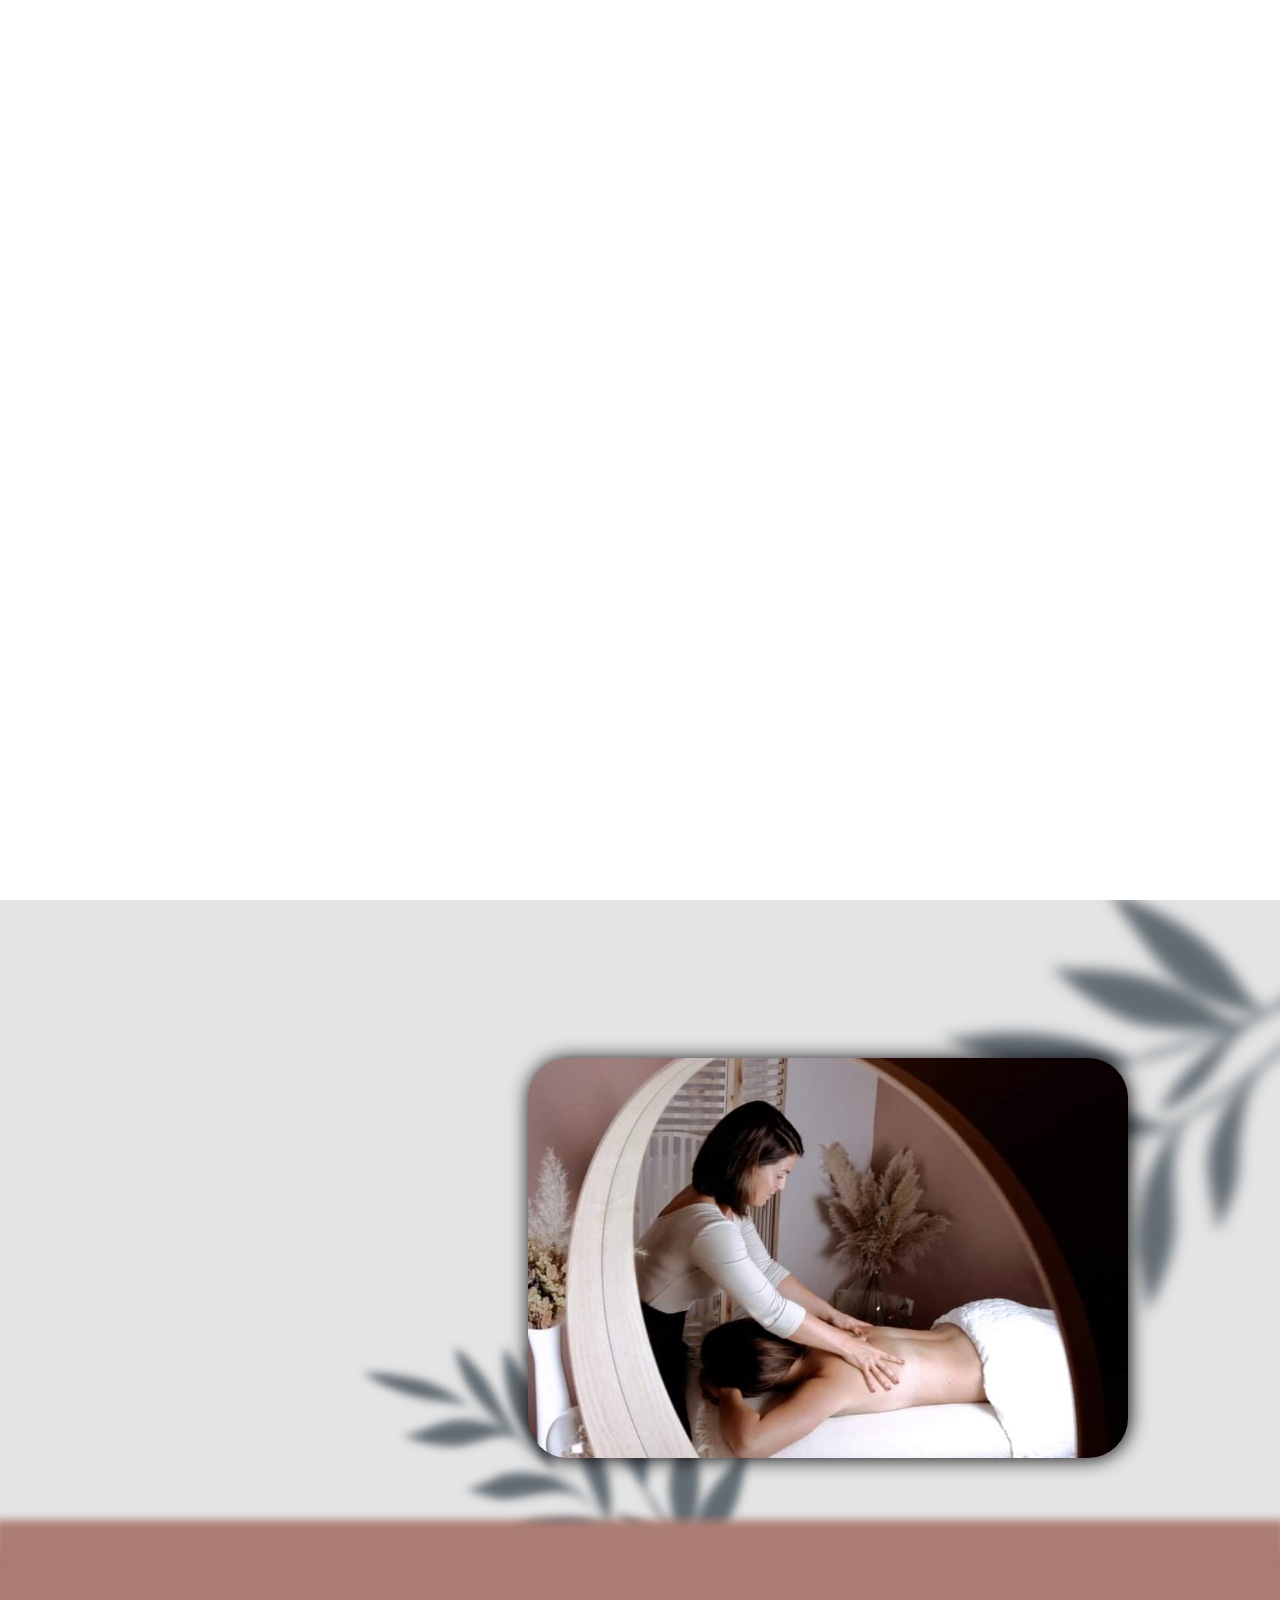
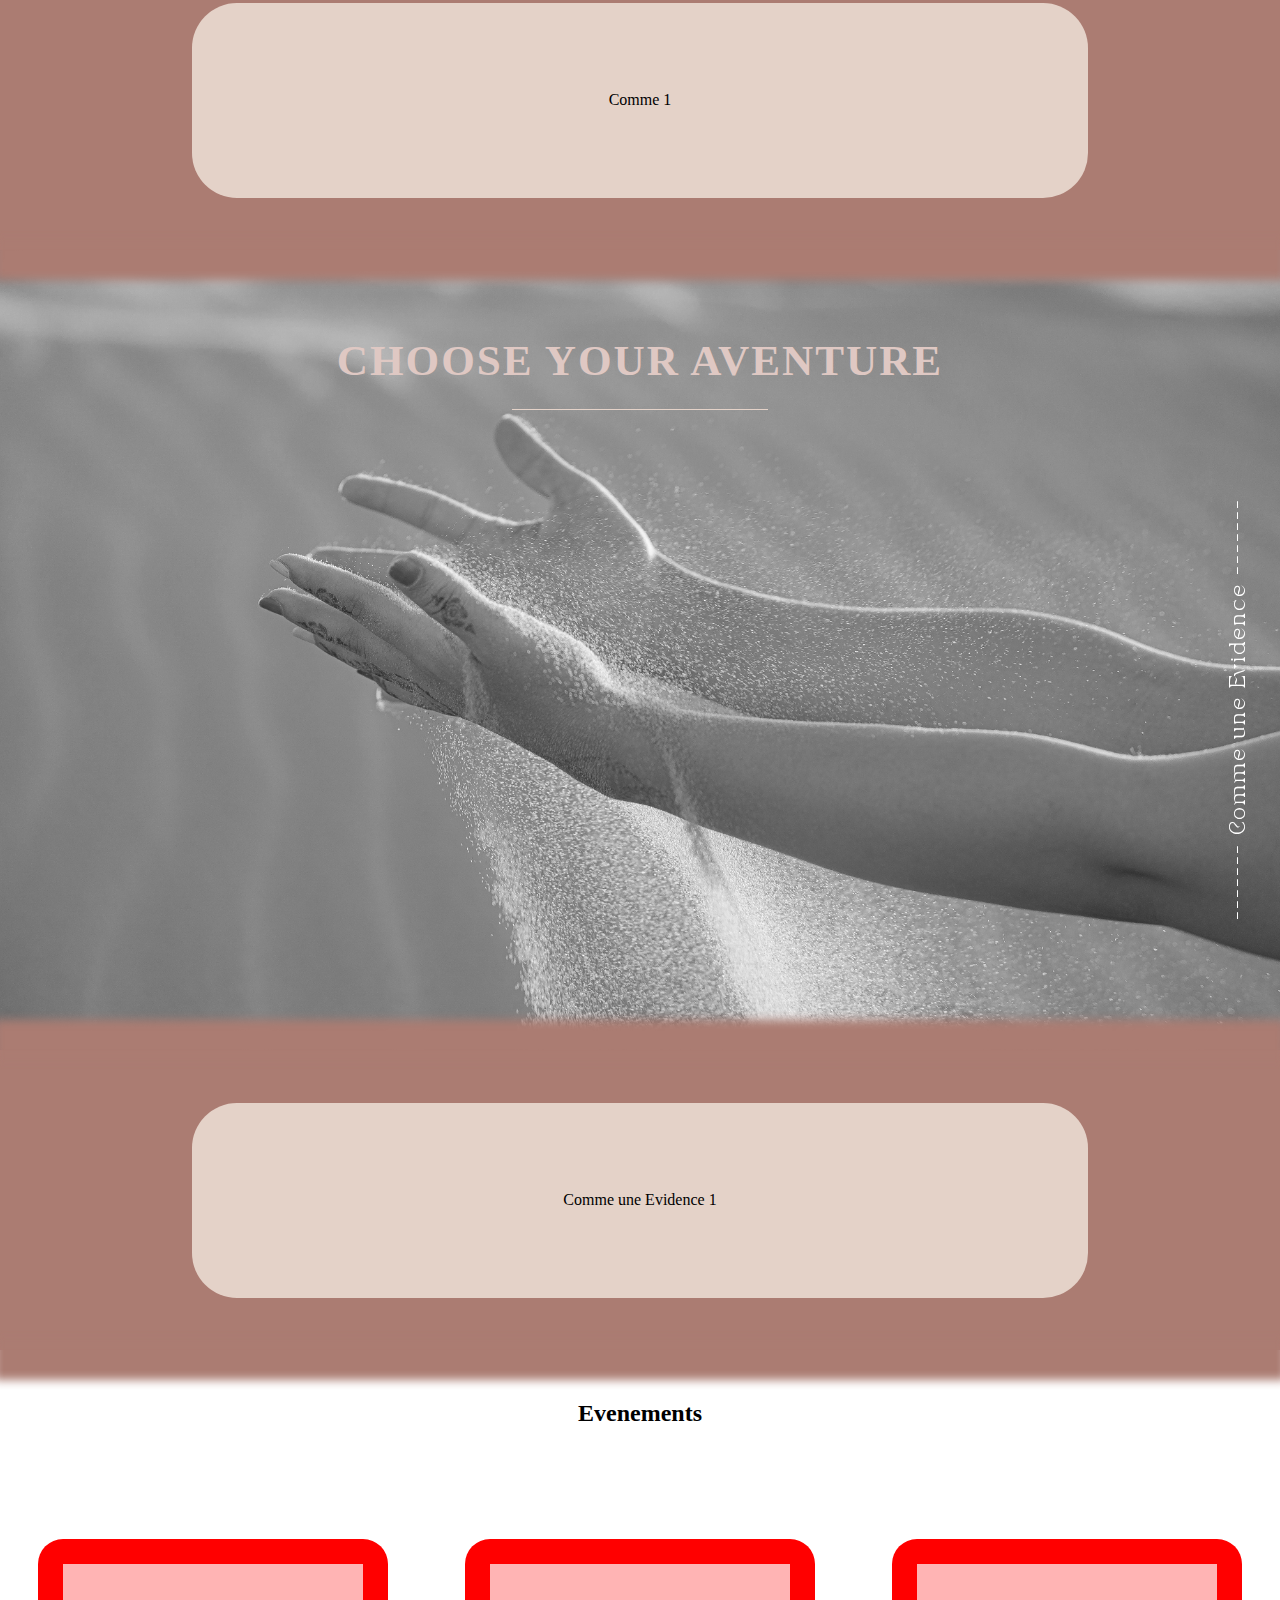
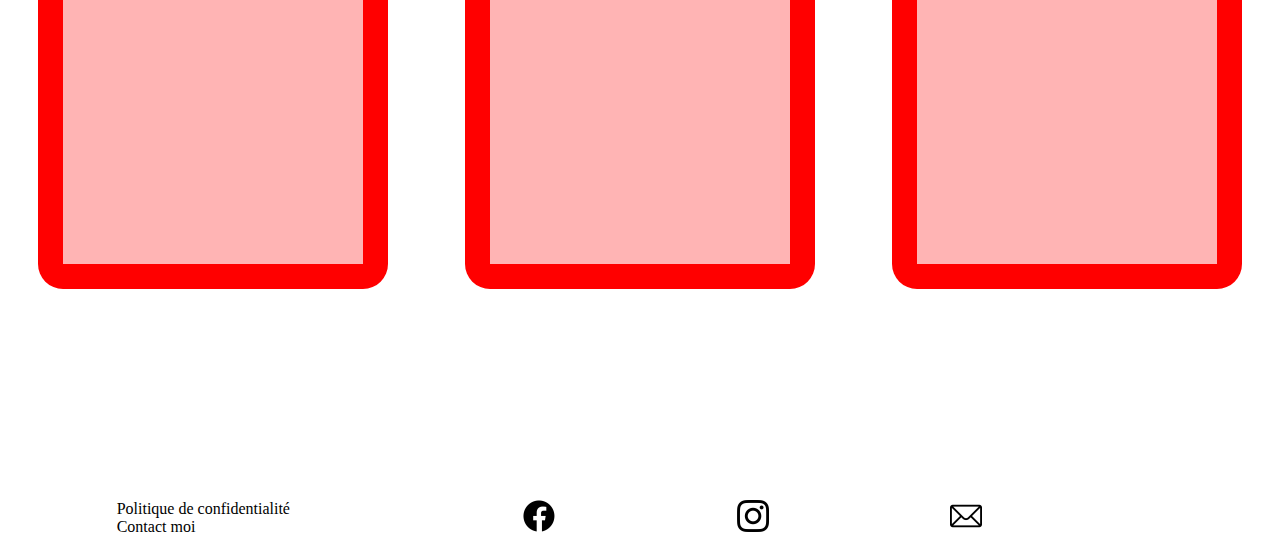
==== index.html @ 2fe29ce9 "evidence" ====
<!DOCTYPE html>
<html lang="fr">
  <head>
    <meta charset="UTF-8" />
    <meta http-equiv="X-UA-Compatible" content="IE=edge" />
    <meta name="viewport" content="width=device-width, initial-scale=1.0" />
    <link rel="stylesheet" href="/style/pages/style.css" />
    <title>Comme Une Evidence</title>
  </head>
  <body>
    <!-- Header en 100vh -->

    <header id="accueil">
      <nav class="navbar">
        <ul class="navbar-menu">
          <li id="logo-navbar">
            <img src="/img/logo.png" alt="logo Comme une évidence" />
          </li>
          <li><a href="#accueil">Accueil</a></li>
          <li><a href="#about">A propos de moi</a></li>
          <li><a href="#prestations">Préstations </a></li>
          <li><a href="#footer">Contact</a></li>
        </ul>

        <ul class="navbar-sociaux">
          <li><img src="/img/icon/facebook.png" alt="facebook" /></li>
          <li><img src="/img/icon/instagram.png" alt="instagram" /></li>
          <li>
            <a href="mailto:a.commeuneevidence@gmail.com"
              ><img src="/img/icon/mail.png" alt="Email"
            /></a>
          </li>
        </ul>
      </nav>

      <div class="title">
        <h1>Comme une Evidence</h1>
      </div>
    </header>

    <!-- Mission -->

    <section class="mission-section" id="about">
      <div class="mission-section-container">
        <div class="container-text">
          <h2>Ma Mission</h2>
          <p>
            T'offir un espace de bien être, de douceur, de relaxation <br />
            Te soulager, te libérer, t'éclairer, te guider, t'aligner à ton
            essence <br />
            Tout cela grace à différentes méthodes
          </p>
        </div>
        <p class="vertical-text">------- Comme une Evidence -------</p>
      </div>
    </section>

    <!-- Separateur Citations -->
    <div class="separateur">
      <div class="carrousel">
        <div class="slider">
          <div class="item active">Comme 1</div>
          <div class="item">une 2</div>
          <div class="item">Evidence 3</div>
          <div class="item">Massages 4</div>
          <div class="item">Soins 5</div>
        </div>
      </div>
    </div>

    <!-- Prestations -->

    <section class="prestations-section" id="prestations">
      <div class="prestations-title">
        <h2>Choose your Aventure</h2>
      </div>

      <div class="card-container">
        <div class="card-container-left">
          <!-- Card Massage -->
          <div class="card-all card-massage">
            <div class="card-massage-visible">
              <div class="card-massage-face">
                <h3>Massage</h3>
                <div class="description"></div>
              </div>
            </div>
            <div class="card-massage-hidden">
              <div class="card-massage-revel">
                <p class="para">
                  Le toucher est un formidable vercteur de bien être, longtemps
                  passé aux oubliettes dans notre société, il est pourtant l'un
                  des sens les plus essentiels. Il stimule les récépteurs de la
                  peau qui influent sur le systéme nerveux et favorise la
                  production d'endorphines, de dopamines et de sérotonines.
                  Celles-ci ont un effet anxiolytiques et permettent de diminuer
                  la perception d'une douleur, le stress, l'anxiété et
                  d'améliorer le fonctionnement du systéme immunitaire. <br />

                  <a href="https://rollandhenri.github.io">En savoir plus</a>
                </p>
              </div>
            </div>
          </div>

          <div class="card-all card-hollitique">
            <div class="card-hollitique-visible">
              <div class="card-hollitique-face">
                <h3>Soins Hollitique</h3>
                <div class="description"></div>
              </div>
            </div>
            <div class="card-hollitique-hidden">
              <div class="card-hollitique-revel">
                <p class="para">
                  Ré-harmoniser, ré-aligner le corps, l'âme et l'esprit en
                  liberant la fatigue, le stress, les insomnies et de possible
                  blocages émotionnels, traumatismes, croyances limitantes,
                  héritages transgénérationnels, karma, ... Le soin énergétique
                  permet donc de mettre en lumière les blessures, les failles
                  afin de les guérir. Cela mettra aussi en évidence que tu es le
                  créateur de ta propre vie et que tu peux dès à présent faire
                  le choix de t'offrir le meilleur. <br />
                  <a href="https://rollandhenri.github.io/">En savoir plus</a>
                </p>
              </div>
            </div>
          </div>

          <div class="card-all card-cadeau">
            <div class="card-cadeau-visible">
              <div class="card-cadeau-face">
                <h3>Bon Cadeau</h3>
                <div class="description"></div>
              </div>
            </div>
            <div class="card-cadeau-hidden">
              <div class="card-cadeau-revel">
                <p class="para">
                  Lorem ipsum, dolor sit amet consectetur adipisicing elit. Quia
                  quos magni ipsam assumenda natus cum, porro mollitia,
                  quibusdam consequuntur iure quisquam ipsum enim, dicta
                  recusandae dolores provident doloribus. Quidem inventore illum
                  possimus vitae consectetur voluptatem tempore. Animi tempora
                  aut, non quia quidem excepturi quasi illum consequatur
                  corrupti laudantium soluta quisquam amet libero quis, quam
                  eligendi est odio laborum facere culpa?
                </p>
              </div>
            </div>
          </div>
        </div>

        <div class="container-textVer">
          <p>------- Comme une Evidence -------</p>
        </div>
      </div>
    </section>

    <!-- Separateur Carousel photo -->

    <div class="separateur">
      <div class="carrousel-avis">
        <div class="slider-avis">
          <div class="avis avis-active">Comme une Evidence 1</div>
          <div class="avis">une 2</div>
          <div class="avis">Evidence 3</div>
          <div class="avis">Massages 4</div>
          <div class="avis">Soins 5</div>
        </div>
      </div>
    </div>

    <!-- About  -->

    <!-- Evenement -->

    <section class="evenement-section">
      <div class="evenement-container">
        <div class="container-title">
          <h2>Evenements</h2>
        </div>
        <div class="container-list">
          <div class="first list">
            <div class="list-1"></div>
          </div>
          <div class="second list">
            <div class="list-2"></div>
          </div>
          <div class="third list">
            <div class="list-3"></div>
          </div>
        </div>
      </div>
    </section>

    <!-- Footer -->
    <footer id="footer">
      <ul class="footer-ref">
        <li>Politique de confidentialité</li>
        <li>Contact moi</li>
        <li></li>
        <li></li>
      </ul>

      <ul class="footer-sociaux">
        <li><img src="/img/icon/facebook.png" alt="facebook" /></li>
        <li><img src="/img/icon/instagram.png" alt="instagram" /></li>
        <li>
          <a href="mailto:a.commeuneevidence@gmail.com"
            ><img src="/img/icon/mail.png"
          /></a>
        </li>
      </ul>
    </footer>

    <script src="/script/index.js"></script>
  </body>
</html>
---- style/pages/style.css ----
/**** Font ****/
@font-face {
  font-family: "tanPearl";
  src: url("../font/Tan Pearl/TAN-PEARL.ttf");
}
@font-face {
  font-family: "";
  src: "";
}
/**** Variable Colors ****/
/*** KeyFrames ***/
@keyframes headerLoading {
  from {
    opacity: 1;
    z-index: 999;
  }
  to {
    z-index: -1;
    opacity: 0;
  }
}
@keyframes logoBounce {
  from {
    transform: translateY(0);
  }
  to {
    transform: translateY(-5px);
  }
}
@keyframes fade {
  from {
    opacity: 0;
  }
  to {
    opacity: 1;
  }
}
* {
  box-sizing: border-box;
  margin: 0;
  padding: 0;
  list-style: none;
}

html,
body {
  overflow-x: hidden;
  scroll-behavior: smooth;
  cursor: default;
}

header {
  position: relative;
  width: 100%;
  height: 100vh;
  background: url("../../img/headerBkgd.png") center/cover fixed;
}
header:before {
  content: "";
  position: absolute;
  height: 100vh;
  width: 100%;
  background: white;
  z-index: 999;
  animation: headerLoading 2s ease forwards;
}

nav {
  position: fixed;
  top: 0;
  display: flex;
  align-items: center;
  justify-content: space-around;
  height: 80px;
  width: 100%;
  background: rgba(128, 128, 128, 0.445);
  transition: 0.8s ease;
  z-index: 500;
}
nav .navbar-menu {
  display: flex;
  align-items: center;
  justify-content: space-around;
  height: 100%;
  width: 85%;
  transition: 0.8s ease;
}
nav .navbar-menu #logo-navbar img {
  width: 75px;
  height: 75px;
  transition: 0.8s ease;
  filter: drop-shadow(2px 2px 10px whitesmoke);
}
nav .navbar-menu #logo-navbar img:hover {
  transform: scale(1.1);
  transition: 0.3s ease;
}
nav .navbar-menu li {
  font-size: 1.5rem;
  font-family: sans-serif;
  margin: 0 100px 0 50px;
  transition: 0.8s ease;
  cursor: pointer;
}
nav .navbar-menu li a {
  text-decoration: none;
  color: black;
}
nav .navbar-menu li a:hover {
  color: #b48e7f;
  filter: drop-shadow(2px 2px 5px white);
  transition: 0.5s ease;
}
nav .navbar-sociaux {
  display: flex;
  align-items: center;
  justify-content: space-around;
  width: 15%;
  height: 100%;
  transition: 0.8s ease;
}
nav .navbar-sociaux li img {
  width: 30px;
  height: 30px;
  margin-right: 60px;
  transition: 0.8s ease;
  cursor: pointer;
}
nav .navbar-sociaux li img:hover {
  animation: logoBounce 0.5s forwards;
  transition: 0.8s e;
}

.title {
  display: flex;
  justify-content: center;
  align-items: center;
  height: 100%;
}
.title h1 {
  color: whitesmoke;
  font-size: 4rem;
  font-family: sans-serif;
}

/**** JS Navbar ****/
.navbar-anim {
  height: 45px;
  background: #b48e7f;
  transition: 0.8s ease;
}
.navbar-anim .navbar-menu {
  transition: 0.8s ease;
}
.navbar-anim .navbar-menu #logo-navbar img {
  width: 40px;
  height: 40px;
  transition: 0.8s ease;
}
.navbar-anim .navbar-menu li {
  font-size: 1.2rem;
}
.navbar-anim .navbar-menu li a {
  color: black;
  text-decoration: none;
}
.navbar-anim .navbar-menu li a:hover {
  color: black;
}
.navbar-anim .navbar-sociaux li img {
  width: 20px;
  height: 20px;
}

.mission-section {
  height: 650px;
  background: url("/img/bkgd-mission.jpg") center/cover;
}

.mission-section-container {
  position: relative;
  display: flex;
  justify-content: center;
  align-items: start;
  height: 100%;
  width: 100%;
}
.mission-section-container::before {
  content: "";
  position: absolute;
  width: 600px;
  height: 400px;
  border-radius: 40px;
  filter: drop-shadow(1px 1px 10px black);
  background: url("/img/profilpic.jpg") center/cover;
  object-fit: cover;
  top: 55%;
  left: 60%;
  transform: translate(-40%, -50%);
  z-index: 3;
}
.mission-section-container .container-text {
  display: flex;
  flex-direction: column;
  justify-content: flex-start;
  width: 100%;
  height: 350px;
  margin: 80px 0 0 120px;
  padding: 20px 100px;
  border-radius: 40px;
  background: rgba(122, 129, 135, 0.4235294118);
  transform: translateX(-100px);
  opacity: 0;
  transition: 1.2s ease;
}
.mission-section-container .container-text h2 {
  text-align: left;
  font-size: 2rem;
  letter-spacing: 1px;
  padding: 20px 0;
}
.mission-section-container .container-text p {
  text-align: left;
  max-width: 70%;
  font-size: 1.2rem;
  font-weight: 550;
  letter-spacing: 1px;
  line-height: 30px;
}

.vertical-text {
  display: flex;
  justify-content: center;
  align-items: flex-end;
  height: 100%;
  width: 100%;
  transform: rotate(180deg);
  letter-spacing: 2px;
  font-size: 1rem;
  font-family: tanPearl;
  margin: 0 10px;
  writing-mode: vertical-rl;
  color: black;
}

/**** JS anim ****/
.separateur {
  position: relative;
  display: flex;
  justify-content: center;
  align-items: center;
  height: 300px;
  width: 100%;
  background: #ab7c72;
}
.separateur:before {
  content: "";
  position: absolute;
  top: -30px;
  background: #ab7c72;
  filter: blur(5px);
  width: 101%;
  height: 40px;
}
.separateur:after {
  content: "";
  position: absolute;
  bottom: -30px;
  background: #ab7c72;
  filter: blur(5px);
  width: 101%;
  height: 40px;
  z-index: 50;
}
.separateur .carrousel,
.separateur .carrousel-avis {
  height: 65%;
  width: 70%;
  background: #e4d2c8;
  border-radius: 45px;
  display: flex;
  justify-content: center;
  align-items: center;
}

.slider div,
.slider-avis div {
  max-width: 100%;
  display: none;
}

div.active,
div.avis-active {
  display: block;
  animation: fade 0.8s ease;
}

.prestations-section {
  position: relative;
  display: flex;
  flex-direction: column;
  justify-content: space-between;
  align-items: center;
  width: 100%;
  height: 800px;
  overflow-y: hidden;
  background: url(../../img/bkgdPrestations.png) center/cover;
}
.prestations-section .prestations-title {
  position: relative;
  width: 100%;
  height: 15%;
  display: flex;
  justify-content: center;
  align-items: center;
  margin-top: 50px;
  font-size: 1.8rem;
  color: #dfc8c3;
  letter-spacing: 2px;
  text-transform: uppercase;
}
.prestations-section .prestations-title::after {
  content: "";
  position: absolute;
  width: 20%;
  height: 1px;
  background: #e4d2c8;
  bottom: 10px;
  left: 50%;
  transform: translateX(-50%);
}

.card-container {
  display: flex;
  justify-content: center;
  align-items: start;
  width: 100%;
  height: auto;
  padding: 30px 30px 30px 30px;
  margin-bottom: 100px;
}
.card-container .card-container-left {
  display: flex;
  justify-content: space-around;
  align-items: center;
  width: 96%;
  height: auto;
  opacity: 0;
  transform: translateY(100px);
  transition: 1.2s ease;
}

.card-all {
  position: relative;
  display: flex;
  flex-direction: column;
  justify-content: center;
  align-items: center;
  width: 300px;
  height: auto;
}
.card-all .card-massage-visible {
  background: url(/img/missionMassage.jpg) center/cover;
}
.card-all .card-hollitique-visible {
  background: url(/img/holitique.png) center/cover;
}
.card-all .card-cadeau-visible {
  background: url(/img/cadeau.jpg) center/cover;
}
.card-all .card-massage-visible,
.card-all .card-hollitique-visible,
.card-all .card-cadeau-visible {
  display: flex;
  justify-content: center;
  align-items: center;
  min-width: 350px;
  height: 350px;
  border-radius: 100%;
  filter: drop-shadow(2px 2px 20px black);
  transition: 1.5s ease-in-out;
  transition-delay: 1s;
}
.card-all .card-massage-visible .card-massage-face,
.card-all .card-massage-visible .card-hollitique-face,
.card-all .card-massage-visible .card-cadeau-face,
.card-all .card-hollitique-visible .card-massage-face,
.card-all .card-hollitique-visible .card-hollitique-face,
.card-all .card-hollitique-visible .card-cadeau-face,
.card-all .card-cadeau-visible .card-massage-face,
.card-all .card-cadeau-visible .card-hollitique-face,
.card-all .card-cadeau-visible .card-cadeau-face {
  width: 100%;
  height: 100%;
  display: flex;
  flex-direction: column;
  justify-content: space-around;
  align-items: center;
}
.card-all .card-massage-visible .card-massage-face h3,
.card-all .card-massage-visible .card-hollitique-face h3,
.card-all .card-massage-visible .card-cadeau-face h3,
.card-all .card-hollitique-visible .card-massage-face h3,
.card-all .card-hollitique-visible .card-hollitique-face h3,
.card-all .card-hollitique-visible .card-cadeau-face h3,
.card-all .card-cadeau-visible .card-massage-face h3,
.card-all .card-cadeau-visible .card-hollitique-face h3,
.card-all .card-cadeau-visible .card-cadeau-face h3 {
  width: 100%;
  height: 20%;
  margin: 50% auto;
  font-size: 2rem;
  text-align: center;
  color: white;
  text-transform: uppercase;
}
.card-all .card-massage-hidden,
.card-all .card-hollitique-hidden,
.card-all .card-cadeau-hidden {
  position: absolute;
  display: flex;
  justify-content: center;
  align-items: center;
  width: 50px;
  height: 50px;
  background: grey;
  border-radius: 100%;
  opacity: 0;
  transition: 1.5s ease-in-out;
  cursor: default;
}
.card-all .card-massage-hidden .card-massage-revel,
.card-all .card-massage-hidden .card-hollitique-revel,
.card-all .card-massage-hidden .card-cadeau-revel,
.card-all .card-hollitique-hidden .card-massage-revel,
.card-all .card-hollitique-hidden .card-hollitique-revel,
.card-all .card-hollitique-hidden .card-cadeau-revel,
.card-all .card-cadeau-hidden .card-massage-revel,
.card-all .card-cadeau-hidden .card-hollitique-revel,
.card-all .card-cadeau-hidden .card-cadeau-revel {
  display: flex;
  flex-direction: column;
  justify-content: center;
  align-items: center;
}
.card-all .card-massage-hidden .card-massage-revel .para,
.card-all .card-massage-hidden .card-massage-revel p,
.card-all .card-massage-hidden .card-hollitique-revel .para,
.card-all .card-massage-hidden .card-hollitique-revel p,
.card-all .card-massage-hidden .card-cadeau-revel .para,
.card-all .card-massage-hidden .card-cadeau-revel p,
.card-all .card-hollitique-hidden .card-massage-revel .para,
.card-all .card-hollitique-hidden .card-massage-revel p,
.card-all .card-hollitique-hidden .card-hollitique-revel .para,
.card-all .card-hollitique-hidden .card-hollitique-revel p,
.card-all .card-hollitique-hidden .card-cadeau-revel .para,
.card-all .card-hollitique-hidden .card-cadeau-revel p,
.card-all .card-cadeau-hidden .card-massage-revel .para,
.card-all .card-cadeau-hidden .card-massage-revel p,
.card-all .card-cadeau-hidden .card-hollitique-revel .para,
.card-all .card-cadeau-hidden .card-hollitique-revel p,
.card-all .card-cadeau-hidden .card-cadeau-revel .para,
.card-all .card-cadeau-hidden .card-cadeau-revel p {
  max-height: 10px;
  max-width: 10px;
  opacity: 0;
  background-color: white;
  padding: 15px;
  font-size: 1.1rem;
}

.container-textVer {
  position: relative;
  display: flex;
  justify-content: center;
  align-items: flex-start;
  width: 5%;
  height: auto;
}
.container-textVer p {
  display: flex;
  justify-content: center;
  align-items: flex-end;
  height: auto;
  width: 100%;
  transform: rotate(180deg);
  letter-spacing: 2px;
  font-size: 1rem;
  font-family: tanPearl;
  margin: 0 10px;
  writing-mode: vertical-rl;
  color: white;
}
.container-textVer p a {
  cursor: pointer;
  display: flex;
  justify-content: center;
  align-items: center;
  padding: 30px;
  color: #b48e7f;
  font-family: tanPearl;
}

/**** JS Evenet Style ****/
.card-massage-visible-anim,
.card-hollitique-visible-anim,
.card-cadeau-visible-anim {
  display: flex;
  justify-content: center;
  align-items: center;
  width: 350px;
  height: 350px;
  border-radius: 50%;
  transition: 1.1s ease-in-out;
  z-index: 1;
  opacity: 0;
}
.card-massage-visible-anim h3,
.card-hollitique-visible-anim h3,
.card-cadeau-visible-anim h3 {
  width: 100%;
  height: 20%;
  margin: 70% auto auto auto;
  font-size: 2rem;
  text-align: center;
  color: white;
  text-transform: uppercase;
  opacity: 0;
}

.card-massage-visible-anim {
  background: url(/img/missionMassage.jpg) center/cover;
}

.card-hollitique-visible-anim {
  background: url(/img/holitique.png) center/cover;
}

.card-cadeau-visible-anim {
  background: url(/img/cadeau.jpg) center/cover;
}

.card-massage-hidden-anim,
.card-hollitique-hidden-anim,
.card-cadeau-hidden-anim {
  position: absolute;
  display: flex;
  justify-content: center;
  align-items: center;
  width: 500px;
  height: 400px;
  border-radius: 40px;
  background: rgba(180, 142, 127, 0.6705882353);
  opacity: 1;
  transition: 1.2s ease;
}
.card-massage-hidden-anim .card-massage-revel,
.card-massage-hidden-anim .card-hollitique-revel,
.card-massage-hidden-anim .card-cadeau-revel,
.card-hollitique-hidden-anim .card-massage-revel,
.card-hollitique-hidden-anim .card-hollitique-revel,
.card-hollitique-hidden-anim .card-cadeau-revel,
.card-cadeau-hidden-anim .card-massage-revel,
.card-cadeau-hidden-anim .card-hollitique-revel,
.card-cadeau-hidden-anim .card-cadeau-revel {
  display: flex;
  flex-direction: column;
  justify-content: center;
  align-items: center;
  z-index: 99999;
}
.card-massage-hidden-anim .card-massage-revel .para,
.card-massage-hidden-anim .card-massage-revel p,
.card-massage-hidden-anim .card-hollitique-revel .para,
.card-massage-hidden-anim .card-hollitique-revel p,
.card-massage-hidden-anim .card-cadeau-revel .para,
.card-massage-hidden-anim .card-cadeau-revel p,
.card-hollitique-hidden-anim .card-massage-revel .para,
.card-hollitique-hidden-anim .card-massage-revel p,
.card-hollitique-hidden-anim .card-hollitique-revel .para,
.card-hollitique-hidden-anim .card-hollitique-revel p,
.card-hollitique-hidden-anim .card-cadeau-revel .para,
.card-hollitique-hidden-anim .card-cadeau-revel p,
.card-cadeau-hidden-anim .card-massage-revel .para,
.card-cadeau-hidden-anim .card-massage-revel p,
.card-cadeau-hidden-anim .card-hollitique-revel .para,
.card-cadeau-hidden-anim .card-hollitique-revel p,
.card-cadeau-hidden-anim .card-cadeau-revel .para,
.card-cadeau-hidden-anim .card-cadeau-revel p {
  height: 90%;
  width: 80%;
  opacity: 1;
  background-color: white;
  padding: 15px;
  font-size: 1.1rem;
  transition: 1.2s ease-in;
  transition-delay: 1s;
  cursor: default;
}
.card-massage-hidden-anim .card-massage-revel .para a,
.card-massage-hidden-anim .card-massage-revel p a,
.card-massage-hidden-anim .card-hollitique-revel .para a,
.card-massage-hidden-anim .card-hollitique-revel p a,
.card-massage-hidden-anim .card-cadeau-revel .para a,
.card-massage-hidden-anim .card-cadeau-revel p a,
.card-hollitique-hidden-anim .card-massage-revel .para a,
.card-hollitique-hidden-anim .card-massage-revel p a,
.card-hollitique-hidden-anim .card-hollitique-revel .para a,
.card-hollitique-hidden-anim .card-hollitique-revel p a,
.card-hollitique-hidden-anim .card-cadeau-revel .para a,
.card-hollitique-hidden-anim .card-cadeau-revel p a,
.card-cadeau-hidden-anim .card-massage-revel .para a,
.card-cadeau-hidden-anim .card-massage-revel p a,
.card-cadeau-hidden-anim .card-hollitique-revel .para a,
.card-cadeau-hidden-anim .card-hollitique-revel p a,
.card-cadeau-hidden-anim .card-cadeau-revel .para a,
.card-cadeau-hidden-anim .card-cadeau-revel p a {
  cursor: pointer;
  display: flex;
  justify-content: center;
  align-items: center;
  padding: 30px;
  color: #b48e7f;
  font-family: tanPearl;
}

.evenement-section {
  width: 100%;
  height: 600px;
  margin-bottom: 150px;
}

.evenement-container {
  display: flex;
  flex-direction: column;
  justify-content: space-between;
  align-items: center;
  height: 100%;
  width: 100%;
}
.evenement-container .container-title {
  text-align: center;
  width: 100%;
  margin: 50px auto;
}
.evenement-container .container-list {
  width: 100%;
  height: 90%;
  display: flex;
  justify-content: space-around;
  align-items: center;
  margin: 0 auto;
}
.evenement-container .container-list .list {
  display: flex;
  justify-content: center;
  align-items: center;
  margin: 0 auto;
  width: 350px;
  height: 350px;
  border-radius: 25px;
  background-color: red;
}
.evenement-container .container-list .list .list-1,
.evenement-container .container-list .list .list-2,
.evenement-container .container-list .list .list-3 {
  width: 300px;
  height: 300px;
  background: rgba(255, 255, 255, 0.705);
}

footer {
  display: flex;
  justify-content: space-around;
  align-items: center;
}
footer .footer-sociaux {
  display: flex;
  justify-content: center;
  align-items: center;
  width: 50%;
}
footer img {
  width: 15%;
  height: 15%;
}/*# sourceMappingURL=style.css.map */
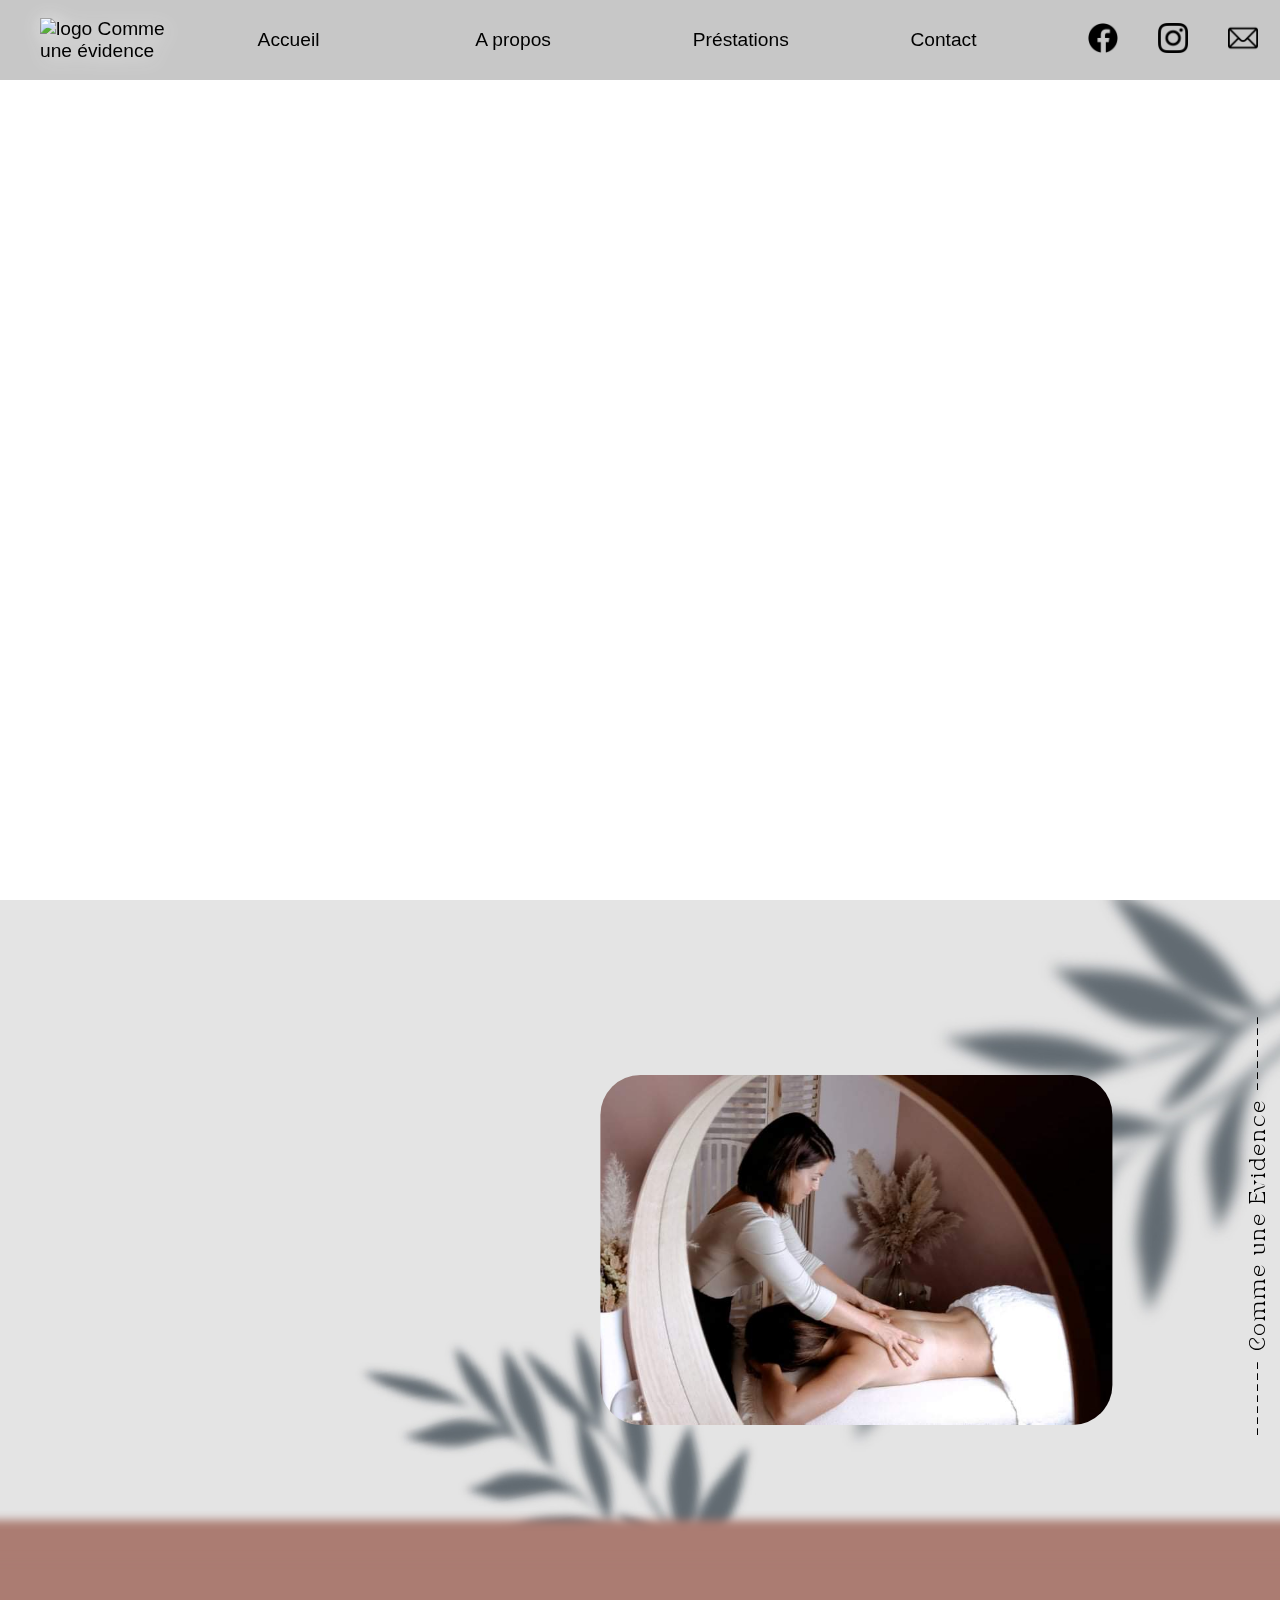
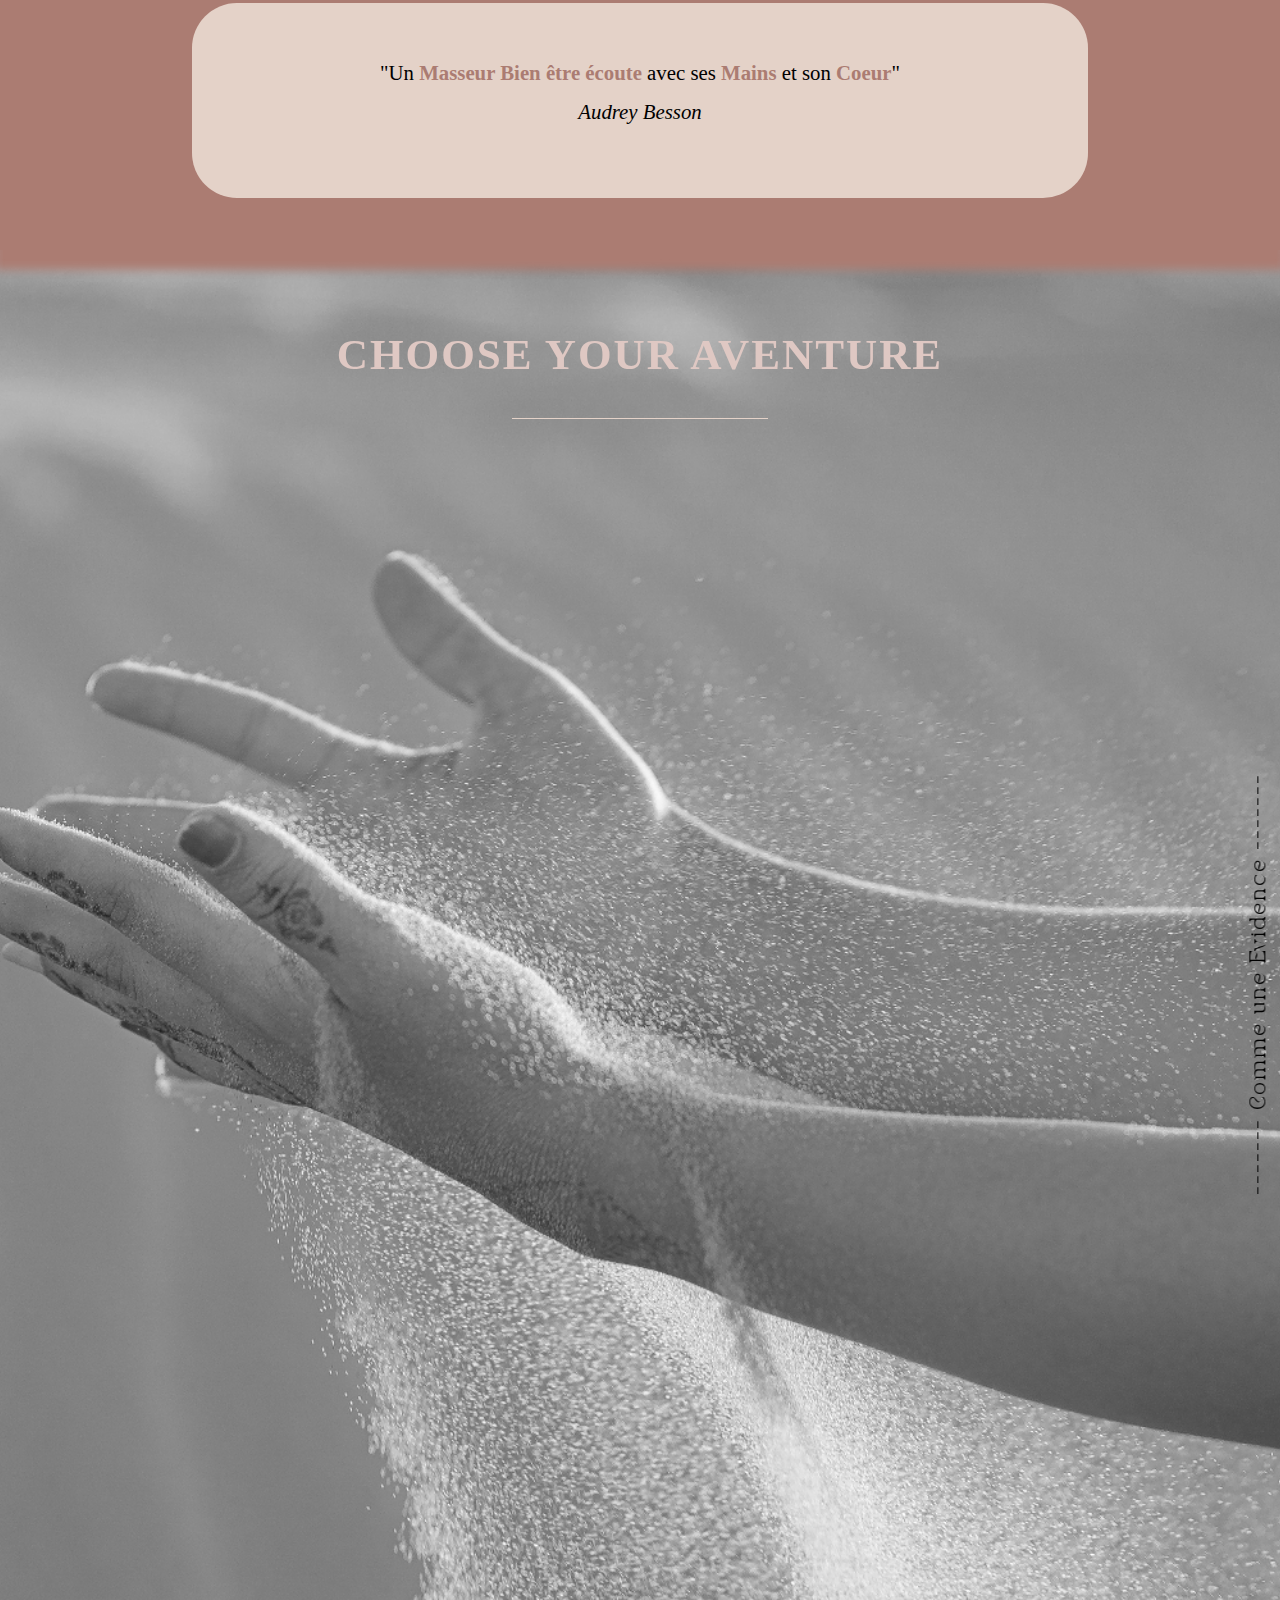
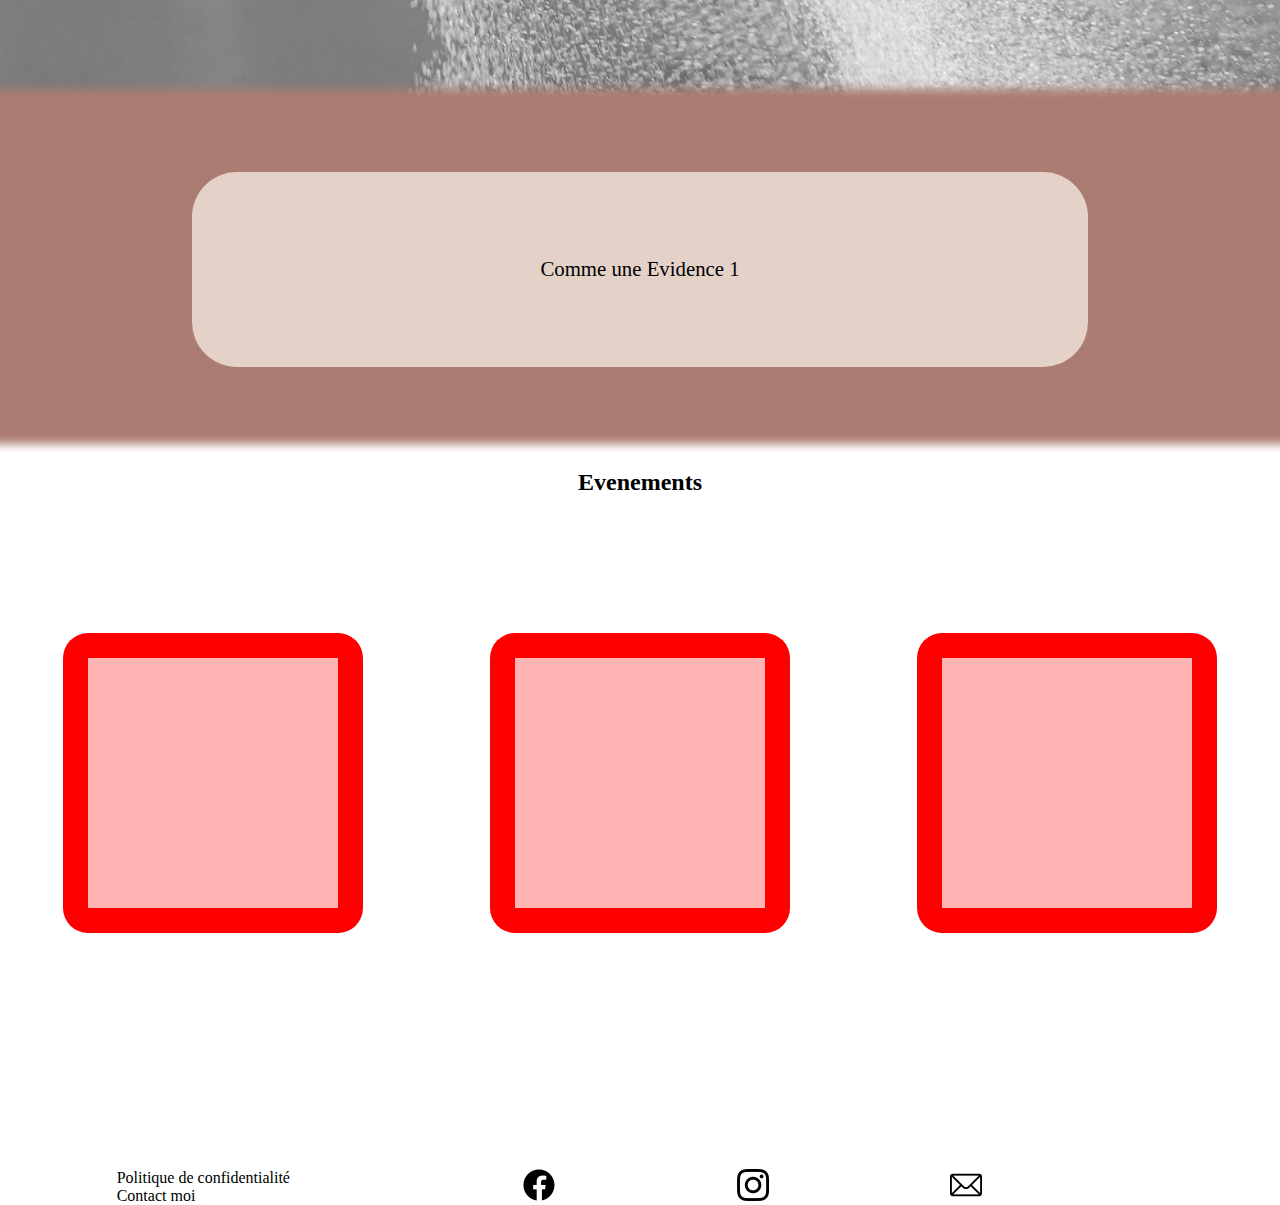
==== commit b5c86762: "evidence" ====
--- a/index.html
+++ b/index.html
@@ -17,7 +17,7 @@
             <img src="/img/logo.png" alt="logo Comme une évidence" />
           </li>
           <li><a href="#accueil">Accueil</a></li>
-          <li><a href="#about">A propos de moi</a></li>
+          <li><a href="#about">A propos</a></li>
           <li><a href="#prestations">Préstations </a></li>
           <li><a href="#footer">Contact</a></li>
         </ul>
@@ -51,6 +51,7 @@
             Tout cela grace à différentes méthodes
           </p>
         </div>
+        <div class="container-pic"></div>
         <p class="vertical-text">------- Comme une Evidence -------</p>
       </div>
     </section>
@@ -59,11 +60,33 @@
     <div class="separateur">
       <div class="carrousel">
         <div class="slider">
-          <div class="item active">Comme 1</div>
-          <div class="item">une 2</div>
-          <div class="item">Evidence 3</div>
-          <div class="item">Massages 4</div>
-          <div class="item">Soins 5</div>
+          <div class="item active">
+            "Un <strong>Masseur Bien être écoute</strong> avec ses
+            <strong>Mains</strong> et son <strong>Coeur</strong>" <br />
+            <span><em>Audrey Besson</em></span>
+          </div>
+          <div class="item">
+            "<strong>Un Coprs libre</strong> de toutes tensions et fatigue
+            permet d'affronter toutes les complexités de la vie" <br />
+            <span><em>Joseph Pilates</em></span>
+          </div>
+          <div class="item">
+            "<strong> Votre corps est précieux.</strong> Il est votre véhicule
+            pour l'éveil. Prenez en soin." <br />
+            <span><em>Boudha</em></span>
+          </div>
+          <div class="item">
+            "Les <strong>Maux</strong> du coprs sont les
+            <strong>Mots</strong> de l'âme. Ainsi on ne doit pas guérir le
+            <strong>Corps</strong> sans chercher à guérir
+            <strong>L'Ame</strong>" <br />
+            <span><em>Platon</em></span>
+          </div>
+          <div class="item">
+            "<strong>S'aimer soit même,</strong>c'est se lancer dans une belle
+            histoire d'amour qui durera toute la vie" <br />
+            <span><em>Oscar Wilde</em></span>
+          </div>
         </div>
       </div>
     </div>
@@ -88,7 +111,7 @@
             <div class="card-massage-hidden">
               <div class="card-massage-revel">
                 <p class="para">
-                  Le toucher est un formidable vercteur de bien être, longtemps
+                  Le toucher est un formidable vecteur de bien être, longtemps
                   passé aux oubliettes dans notre société, il est pourtant l'un
                   des sens les plus essentiels. Il stimule les récépteurs de la
                   peau qui influent sur le systéme nerveux et favorise la
--- a/style/pages/style.css
+++ b/style/pages/style.css
@@ -11,12 +11,13 @@
 /*** KeyFrames ***/
 @keyframes headerLoading {
   from {
-    opacity: 1;
-    z-index: 999;
+    opacity: 100%;
+    z-index: 10;
   }
   to {
     z-index: -1;
-    opacity: 0;
+    opacity: 0%;
+    background: transparent;
   }
 }
 @keyframes logoBounce {
@@ -35,6 +36,7 @@
     opacity: 1;
   }
 }
+/***** Media Query ****/
 * {
   box-sizing: border-box;
   margin: 0;
@@ -53,7 +55,7 @@
   position: relative;
   width: 100%;
   height: 100vh;
-  background: url("../../img/headerBkgd.png") center/cover fixed;
+  background: url("/img/headerbkgd.jpg") center/cover fixed;
 }
 header:before {
   content: "";
@@ -61,8 +63,8 @@
   height: 100vh;
   width: 100%;
   background: white;
-  z-index: 999;
-  animation: headerLoading 2s ease forwards;
+  top: 0;
+  animation: headerLoading 5s ease forwards;
 }
 
 nav {
@@ -75,7 +77,6 @@
   width: 100%;
   background: rgba(128, 128, 128, 0.445);
   transition: 0.8s ease;
-  z-index: 500;
 }
 nav .navbar-menu {
   display: flex;
@@ -84,6 +85,11 @@
   height: 100%;
   width: 85%;
   transition: 0.8s ease;
+}
+@media screen and (max-width: 970px) {
+  nav .navbar-menu {
+    width: 100%;
+  }
 }
 nav .navbar-menu #logo-navbar img {
   width: 75px;
@@ -96,11 +102,17 @@
   transition: 0.3s ease;
 }
 nav .navbar-menu li {
-  font-size: 1.5rem;
+  width: 100%;
+  font-size: 1.2rem;
   font-family: sans-serif;
-  margin: 0 100px 0 50px;
+  margin: 0 40px 0 40px;
   transition: 0.8s ease;
   cursor: pointer;
+}
+@media screen and (max-width: 970px) {
+  nav .navbar-menu li {
+    margin: 0 15px 0 15px;
+  }
 }
 nav .navbar-menu li a {
   text-decoration: none;
@@ -119,10 +131,15 @@
   height: 100%;
   transition: 0.8s ease;
 }
+@media screen and (max-width: 970px) {
+  nav .navbar-sociaux {
+    display: none;
+  }
+}
 nav .navbar-sociaux li img {
   width: 30px;
   height: 30px;
-  margin-right: 60px;
+  margin-right: 40px;
   transition: 0.8s ease;
   cursor: pointer;
 }
@@ -176,6 +193,11 @@
   height: 650px;
   background: url("/img/bkgd-mission.jpg") center/cover;
 }
+@media screen and (max-width: 970px) {
+  .mission-section {
+    height: 1000px;
+  }
+}
 
 .mission-section-container {
   position: relative;
@@ -185,39 +207,49 @@
   height: 100%;
   width: 100%;
 }
-.mission-section-container::before {
-  content: "";
-  position: absolute;
-  width: 600px;
-  height: 400px;
-  border-radius: 40px;
-  filter: drop-shadow(1px 1px 10px black);
-  background: url("/img/profilpic.jpg") center/cover;
-  object-fit: cover;
-  top: 55%;
-  left: 60%;
-  transform: translate(-40%, -50%);
-  z-index: 3;
+@media screen and (max-width: 970px) {
+  .mission-section-container {
+    flex-direction: column;
+    justify-content: center;
+    align-items: center;
+    height: auto;
+  }
 }
 .mission-section-container .container-text {
   display: flex;
   flex-direction: column;
   justify-content: flex-start;
-  width: 100%;
+  width: 50%;
+  max-width: 700px;
   height: 350px;
-  margin: 80px 0 0 120px;
-  padding: 20px 100px;
+  margin: 80px 0 0 100px;
+  padding: 20px 40px;
   border-radius: 40px;
   background: rgba(122, 129, 135, 0.4235294118);
   transform: translateX(-100px);
   opacity: 0;
   transition: 1.2s ease;
 }
+@media screen and (max-width: 970px) {
+  .mission-section-container .container-text {
+    justify-content: center;
+    align-items: center;
+    height: auto;
+    width: 70%;
+    margin: 50px auto;
+    padding: 15px;
+  }
+}
 .mission-section-container .container-text h2 {
   text-align: left;
   font-size: 2rem;
   letter-spacing: 1px;
   padding: 20px 0;
+}
+@media screen and (max-width: 790px) {
+  .mission-section-container .container-text h2 {
+    font-size: 1.3rem;
+  }
 }
 .mission-section-container .container-text p {
   text-align: left;
@@ -227,13 +259,36 @@
   letter-spacing: 1px;
   line-height: 30px;
 }
+@media screen and (max-width: 790px) {
+  .mission-section-container .container-text p {
+    font-size: 1rem;
+  }
+}
+.mission-section-container .container-pic {
+  width: 40%;
+  max-width: 550px;
+  height: 350px;
+  min-height: 200px;
+  border-radius: 40px;
+  background: url(/img/profilpic.jpg) center/cover;
+  transform: translate(-30%, 50%);
+}
+@media screen and (max-width: 970px) {
+  .mission-section-container .container-pic {
+    width: 70%;
+    margin: 0 auto;
+    transform: translate(0, 0);
+  }
+}
 
 .vertical-text {
+  position: absolute;
+  right: 0;
   display: flex;
   justify-content: center;
   align-items: flex-end;
   height: 100%;
-  width: 100%;
+  width: 3%;
   transform: rotate(180deg);
   letter-spacing: 2px;
   font-size: 1rem;
@@ -253,24 +308,19 @@
   width: 100%;
   background: #ab7c72;
 }
+@media screen and (max-width: 970px) {
+  .separateur {
+    height: 200px;
+  }
+}
 .separateur:before {
   content: "";
   position: absolute;
   top: -30px;
   background: #ab7c72;
   filter: blur(5px);
-  width: 101%;
+  width: 103%;
   height: 40px;
-}
-.separateur:after {
-  content: "";
-  position: absolute;
-  bottom: -30px;
-  background: #ab7c72;
-  filter: blur(5px);
-  width: 101%;
-  height: 40px;
-  z-index: 50;
 }
 .separateur .carrousel,
 .separateur .carrousel-avis {
@@ -281,6 +331,27 @@
   display: flex;
   justify-content: center;
   align-items: center;
+  padding: 30px;
+  font-size: 1.3rem;
+}
+@media screen and (max-width: 970px) {
+  .separateur .carrousel,
+  .separateur .carrousel-avis {
+    height: 80%;
+    width: 90%;
+  }
+}
+.separateur .carrousel strong,
+.separateur .carrousel-avis strong {
+  color: #ab7c72;
+}
+.separateur .carrousel span em,
+.separateur .carrousel-avis span em {
+  display: flex;
+  justify-content: center;
+  align-items: center;
+  text-align: center;
+  margin: 15px 0;
 }
 
 .slider div,
@@ -306,6 +377,20 @@
   overflow-y: hidden;
   background: url(../../img/bkgdPrestations.png) center/cover;
 }
+@media screen and (max-width: 1350px) {
+  .prestations-section {
+    height: auto;
+  }
+}
+.prestations-section:after {
+  content: "";
+  position: absolute;
+  top: -20px;
+  background: #ab7c72;
+  filter: blur(5px);
+  width: 101%;
+  height: 40px;
+}
 .prestations-section .prestations-title {
   position: relative;
   width: 100%;
@@ -313,11 +398,17 @@
   display: flex;
   justify-content: center;
   align-items: center;
-  margin-top: 50px;
+  margin-top: 80px;
   font-size: 1.8rem;
   color: #dfc8c3;
   letter-spacing: 2px;
   text-transform: uppercase;
+}
+@media screen and (max-width: 970px) {
+  .prestations-section .prestations-title {
+    font-size: 1.3rem;
+    text-align: center;
+  }
 }
 .prestations-section .prestations-title::after {
   content: "";
@@ -329,6 +420,11 @@
   left: 50%;
   transform: translateX(-50%);
 }
+@media screen and (max-width: 1350px) {
+  .prestations-section .prestations-title::after {
+    bottom: -40px;
+  }
+}
 
 .card-container {
   display: flex;
@@ -336,7 +432,7 @@
   align-items: start;
   width: 100%;
   height: auto;
-  padding: 30px 30px 30px 30px;
+  padding: 30px 30px 80px 30px;
   margin-bottom: 100px;
 }
 .card-container .card-container-left {
@@ -349,6 +445,13 @@
   transform: translateY(100px);
   transition: 1.2s ease;
 }
+@media screen and (max-width: 1350px) {
+  .card-container .card-container-left {
+    flex-direction: column;
+    justify-content: space-around;
+    padding-top: 50px;
+  }
+}
 
 .card-all {
   position: relative;
@@ -358,6 +461,11 @@
   align-items: center;
   width: 300px;
   height: auto;
+}
+@media screen and (max-width: 1350px) {
+  .card-all {
+    margin: 30px 0;
+  }
 }
 .card-all .card-massage-visible {
   background: url(/img/missionMassage.jpg) center/cover;
@@ -374,12 +482,22 @@
   display: flex;
   justify-content: center;
   align-items: center;
-  min-width: 350px;
-  height: 350px;
+  width: 300px;
+  height: 300px;
+  min-width: 200px;
+  min-height: 200px;
   border-radius: 100%;
   filter: drop-shadow(2px 2px 20px black);
   transition: 1.5s ease-in-out;
   transition-delay: 1s;
+}
+@media screen and (max-width: 970px) {
+  .card-all .card-massage-visible,
+  .card-all .card-hollitique-visible,
+  .card-all .card-cadeau-visible {
+    width: 200px;
+    height: 200px;
+  }
 }
 .card-all .card-massage-visible .card-massage-face,
 .card-all .card-massage-visible .card-hollitique-face,
@@ -413,6 +531,19 @@
   text-align: center;
   color: white;
   text-transform: uppercase;
+}
+@media screen and (max-width: 970px) {
+  .card-all .card-massage-visible .card-massage-face h3,
+  .card-all .card-massage-visible .card-hollitique-face h3,
+  .card-all .card-massage-visible .card-cadeau-face h3,
+  .card-all .card-hollitique-visible .card-massage-face h3,
+  .card-all .card-hollitique-visible .card-hollitique-face h3,
+  .card-all .card-hollitique-visible .card-cadeau-face h3,
+  .card-all .card-cadeau-visible .card-massage-face h3,
+  .card-all .card-cadeau-visible .card-hollitique-face h3,
+  .card-all .card-cadeau-visible .card-cadeau-face h3 {
+    font-size: 1.3rem;
+  }
 }
 .card-all .card-massage-hidden,
 .card-all .card-hollitique-hidden,
@@ -468,37 +599,45 @@
   padding: 15px;
   font-size: 1.1rem;
 }
+@media screen and (max-width: 1000px) {
+  .card-all .card-massage-hidden .card-massage-revel .para,
+  .card-all .card-massage-hidden .card-massage-revel p,
+  .card-all .card-massage-hidden .card-hollitique-revel .para,
+  .card-all .card-massage-hidden .card-hollitique-revel p,
+  .card-all .card-massage-hidden .card-cadeau-revel .para,
+  .card-all .card-massage-hidden .card-cadeau-revel p,
+  .card-all .card-hollitique-hidden .card-massage-revel .para,
+  .card-all .card-hollitique-hidden .card-massage-revel p,
+  .card-all .card-hollitique-hidden .card-hollitique-revel .para,
+  .card-all .card-hollitique-hidden .card-hollitique-revel p,
+  .card-all .card-hollitique-hidden .card-cadeau-revel .para,
+  .card-all .card-hollitique-hidden .card-cadeau-revel p,
+  .card-all .card-cadeau-hidden .card-massage-revel .para,
+  .card-all .card-cadeau-hidden .card-massage-revel p,
+  .card-all .card-cadeau-hidden .card-hollitique-revel .para,
+  .card-all .card-cadeau-hidden .card-hollitique-revel p,
+  .card-all .card-cadeau-hidden .card-cadeau-revel .para,
+  .card-all .card-cadeau-hidden .card-cadeau-revel p {
+    font-size: 0.8rem;
+  }
+}
 
 .container-textVer {
-  position: relative;
-  display: flex;
-  justify-content: center;
-  align-items: flex-start;
-  width: 5%;
-  height: auto;
-}
-.container-textVer p {
+  position: absolute;
+  right: 0;
+  top: 0;
   display: flex;
   justify-content: center;
   align-items: flex-end;
-  height: auto;
-  width: 100%;
+  height: 100%;
+  width: 3%;
   transform: rotate(180deg);
   letter-spacing: 2px;
   font-size: 1rem;
   font-family: tanPearl;
   margin: 0 10px;
   writing-mode: vertical-rl;
-  color: white;
-}
-.container-textVer p a {
-  cursor: pointer;
-  display: flex;
-  justify-content: center;
-  align-items: center;
-  padding: 30px;
-  color: #b48e7f;
-  font-family: tanPearl;
+  color: black;
 }
 
 /**** JS Evenet Style ****/
@@ -508,12 +647,20 @@
   display: flex;
   justify-content: center;
   align-items: center;
-  width: 350px;
-  height: 350px;
+  width: 300px;
+  height: 300px;
   border-radius: 50%;
   transition: 1.1s ease-in-out;
   z-index: 1;
   opacity: 0;
+}
+@media screen and (max-width: 970px) {
+  .card-massage-visible-anim,
+  .card-hollitique-visible-anim,
+  .card-cadeau-visible-anim {
+    width: 200px;
+    height: 200px;
+  }
 }
 .card-massage-visible-anim h3,
 .card-hollitique-visible-anim h3,
@@ -553,6 +700,14 @@
   background: rgba(180, 142, 127, 0.6705882353);
   opacity: 1;
   transition: 1.2s ease;
+}
+@media screen and (max-width: 970px) {
+  .card-massage-hidden-anim,
+  .card-hollitique-hidden-anim,
+  .card-cadeau-hidden-anim {
+    width: 350px;
+    height: 300px;
+  }
 }
 .card-massage-hidden-anim .card-massage-revel,
 .card-massage-hidden-anim .card-hollitique-revel,
@@ -596,6 +751,31 @@
   transition: 1.2s ease-in;
   transition-delay: 1s;
   cursor: default;
+  z-index: 999999;
+}
+@media screen and (max-width: 970px) {
+  .card-massage-hidden-anim .card-massage-revel .para,
+  .card-massage-hidden-anim .card-massage-revel p,
+  .card-massage-hidden-anim .card-hollitique-revel .para,
+  .card-massage-hidden-anim .card-hollitique-revel p,
+  .card-massage-hidden-anim .card-cadeau-revel .para,
+  .card-massage-hidden-anim .card-cadeau-revel p,
+  .card-hollitique-hidden-anim .card-massage-revel .para,
+  .card-hollitique-hidden-anim .card-massage-revel p,
+  .card-hollitique-hidden-anim .card-hollitique-revel .para,
+  .card-hollitique-hidden-anim .card-hollitique-revel p,
+  .card-hollitique-hidden-anim .card-cadeau-revel .para,
+  .card-hollitique-hidden-anim .card-cadeau-revel p,
+  .card-cadeau-hidden-anim .card-massage-revel .para,
+  .card-cadeau-hidden-anim .card-massage-revel p,
+  .card-cadeau-hidden-anim .card-hollitique-revel .para,
+  .card-cadeau-hidden-anim .card-hollitique-revel p,
+  .card-cadeau-hidden-anim .card-cadeau-revel .para,
+  .card-cadeau-hidden-anim .card-cadeau-revel p {
+    font-size: 0.8rem;
+    height: 250px;
+    width: 300px;
+  }
 }
 .card-massage-hidden-anim .card-massage-revel .para a,
 .card-massage-hidden-anim .card-massage-revel p a,
@@ -623,12 +803,50 @@
   color: #b48e7f;
   font-family: tanPearl;
 }
+@media screen and (max-width: 970px) {
+  .card-massage-hidden-anim .card-massage-revel .para a,
+  .card-massage-hidden-anim .card-massage-revel p a,
+  .card-massage-hidden-anim .card-hollitique-revel .para a,
+  .card-massage-hidden-anim .card-hollitique-revel p a,
+  .card-massage-hidden-anim .card-cadeau-revel .para a,
+  .card-massage-hidden-anim .card-cadeau-revel p a,
+  .card-hollitique-hidden-anim .card-massage-revel .para a,
+  .card-hollitique-hidden-anim .card-massage-revel p a,
+  .card-hollitique-hidden-anim .card-hollitique-revel .para a,
+  .card-hollitique-hidden-anim .card-hollitique-revel p a,
+  .card-hollitique-hidden-anim .card-cadeau-revel .para a,
+  .card-hollitique-hidden-anim .card-cadeau-revel p a,
+  .card-cadeau-hidden-anim .card-massage-revel .para a,
+  .card-cadeau-hidden-anim .card-massage-revel p a,
+  .card-cadeau-hidden-anim .card-hollitique-revel .para a,
+  .card-cadeau-hidden-anim .card-hollitique-revel p a,
+  .card-cadeau-hidden-anim .card-cadeau-revel .para a,
+  .card-cadeau-hidden-anim .card-cadeau-revel p a {
+    padding-top: 10px;
+  }
+}
 
 .evenement-section {
+  position: relative;
   width: 100%;
   height: 600px;
   margin-bottom: 150px;
 }
+@media screen and (max-width: 970px) {
+  .evenement-section {
+    height: auto;
+  }
+}
+.evenement-section:before {
+  content: "";
+  position: absolute;
+  top: -15px;
+  left: -10px;
+  background: #ab7c72;
+  filter: blur(5px);
+  width: 105%;
+  height: 40px;
+}
 
 .evenement-container {
   display: flex;
@@ -651,22 +869,44 @@
   align-items: center;
   margin: 0 auto;
 }
+@media screen and (max-width: 970px) {
+  .evenement-container .container-list {
+    height: auto;
+    flex-direction: column;
+    justify-content: space-around;
+  }
+}
 .evenement-container .container-list .list {
   display: flex;
   justify-content: center;
   align-items: center;
   margin: 0 auto;
-  width: 350px;
-  height: 350px;
+  width: 300px;
+  height: 300px;
   border-radius: 25px;
   background-color: red;
+}
+@media screen and (max-width: 970px) {
+  .evenement-container .container-list .list {
+    width: 250px;
+    height: 250px;
+    margin: 30px 0;
+  }
 }
 .evenement-container .container-list .list .list-1,
 .evenement-container .container-list .list .list-2,
 .evenement-container .container-list .list .list-3 {
-  width: 300px;
-  height: 300px;
+  width: 250px;
+  height: 250px;
   background: rgba(255, 255, 255, 0.705);
+}
+@media screen and (max-width: 970px) {
+  .evenement-container .container-list .list .list-1,
+  .evenement-container .container-list .list .list-2,
+  .evenement-container .container-list .list .list-3 {
+    width: 200px;
+    height: 200px;
+  }
 }
 
 footer {
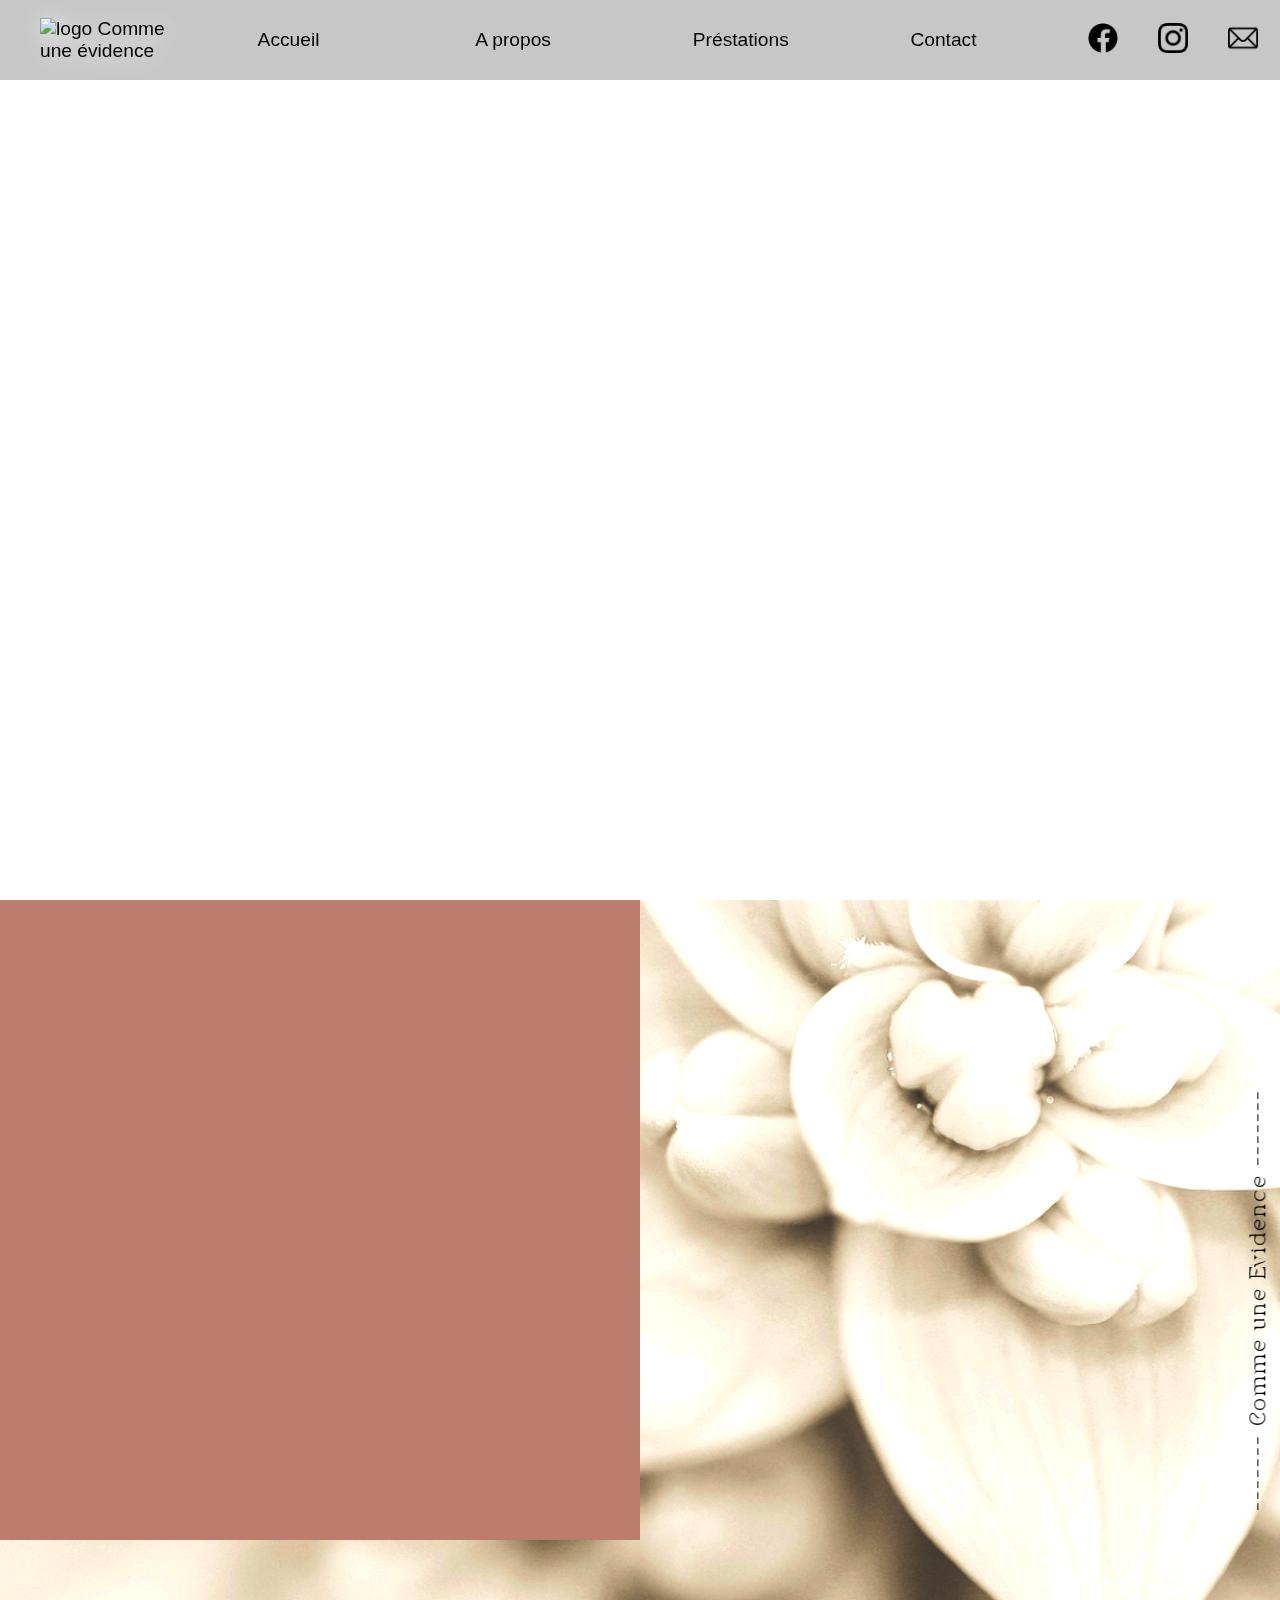
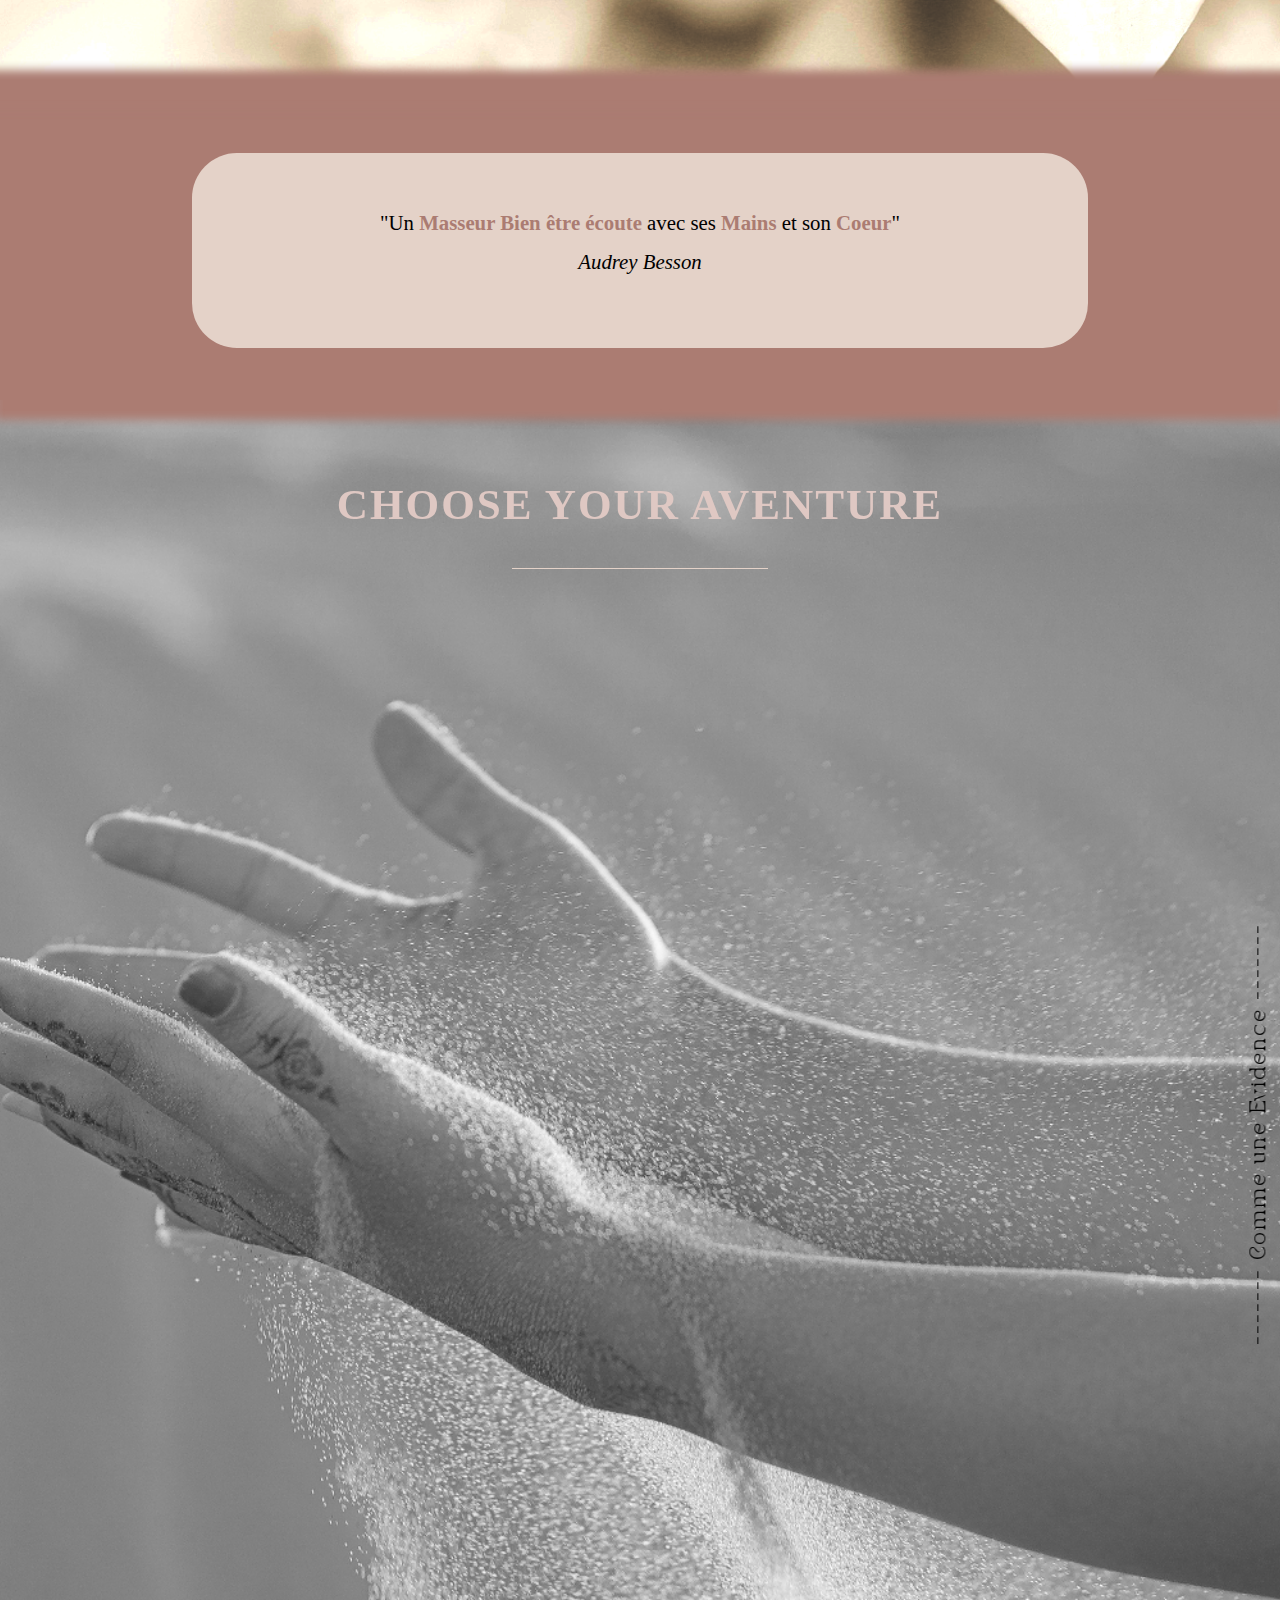
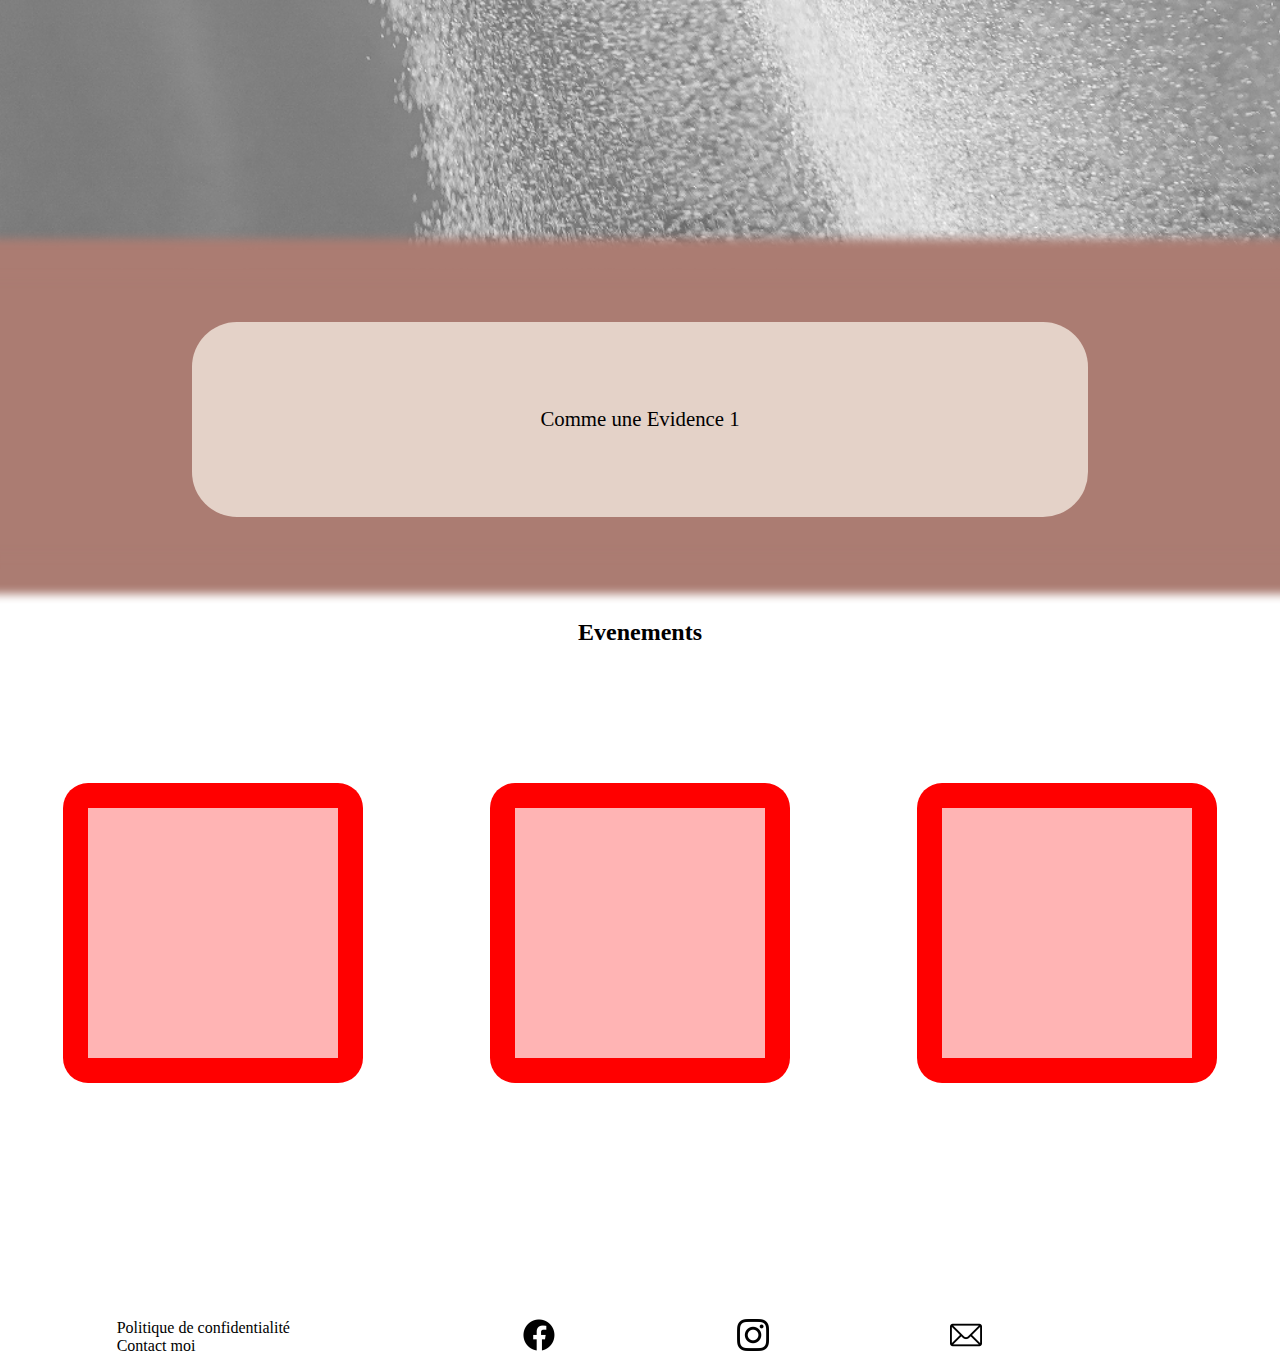
==== commit c92a7906: "evidence" ====
--- a/index.html
+++ b/index.html
@@ -11,6 +11,9 @@
     <!-- Header en 100vh -->
 
     <header id="accueil">
+      <div class="logo-menu">
+        <img src="/img/icon/menu.png" alt="menu logo" />
+      </div>
       <nav class="navbar">
         <ul class="navbar-menu">
           <li id="logo-navbar">
@@ -33,9 +36,7 @@
         </ul>
       </nav>
 
-      <div class="title">
-        <h1>Comme une Evidence</h1>
-      </div>
+      <div class="title"></div>
     </header>
 
     <!-- Mission -->
@@ -43,13 +44,17 @@
     <section class="mission-section" id="about">
       <div class="mission-section-container">
         <div class="container-text">
-          <h2>Ma Mission</h2>
-          <p>
-            T'offir un espace de bien être, de douceur, de relaxation <br />
-            Te soulager, te libérer, t'éclairer, te guider, t'aligner à ton
-            essence <br />
-            Tout cela grace à différentes méthodes
-          </p>
+          <div class="container-text-content">
+            <h2>Ma Mission</h2>
+            <p>
+              T'offir un espace de bien être, de douceur, de relaxation <br />
+              Te soulager, te libérer, t'éclairer, te guider, t'aligner à ton
+              essence <br />
+              Tout cela grace à différentes méthodes
+              <br />
+              <a href="">En savoir plus</a>
+            </p>
+          </div>
         </div>
         <div class="container-pic"></div>
         <p class="vertical-text">------- Comme une Evidence -------</p>
@@ -231,7 +236,7 @@
         <li><img src="/img/icon/instagram.png" alt="instagram" /></li>
         <li>
           <a href="mailto:a.commeuneevidence@gmail.com"
-            ><img src="/img/icon/mail.png"
+            ><img src="/img/icon/mail.png" alt="mail"
           /></a>
         </li>
       </ul>
--- a/style/pages/style.css
+++ b/style/pages/style.css
@@ -2,6 +2,7 @@
 @font-face {
   font-family: "tanPearl";
   src: url("../font/Tan Pearl/TAN-PEARL.ttf");
+  font-display: swap;
 }
 @font-face {
   font-family: "";
@@ -12,7 +13,7 @@
 @keyframes headerLoading {
   from {
     opacity: 100%;
-    z-index: 10;
+    z-index: 100;
   }
   to {
     z-index: -1;
@@ -55,7 +56,7 @@
   position: relative;
   width: 100%;
   height: 100vh;
-  background: url("/img/headerbkgd.jpg") center/cover fixed;
+  background: url("/img/headerbkgd.jpg") center/cover;
 }
 header:before {
   content: "";
@@ -64,7 +65,23 @@
   width: 100%;
   background: white;
   top: 0;
-  animation: headerLoading 5s ease forwards;
+  animation: headerLoading 6s ease-in-out forwards;
+}
+header .logo-menu {
+  display: none;
+}
+@media screen and (max-width: 970px) {
+  header .logo-menu {
+    display: block;
+    position: fixed;
+    top: 40px;
+    left: 40px;
+    z-index: 3;
+  }
+  header .logo-menu img {
+    width: 50px;
+    height: 50px;
+  }
 }
 
 nav {
@@ -77,6 +94,12 @@
   width: 100%;
   background: rgba(128, 128, 128, 0.445);
   transition: 0.8s ease;
+}
+@media screen and (max-width: 970px) {
+  nav {
+    transition: none;
+    opacity: 0;
+  }
 }
 nav .navbar-menu {
   display: flex;
@@ -89,6 +112,7 @@
 @media screen and (max-width: 970px) {
   nav .navbar-menu {
     width: 100%;
+    transition: none;
   }
 }
 nav .navbar-menu #logo-navbar img {
@@ -133,7 +157,7 @@
 }
 @media screen and (max-width: 970px) {
   nav .navbar-sociaux {
-    display: none;
+    transition: none;
   }
 }
 nav .navbar-sociaux li img {
@@ -149,15 +173,22 @@
 }
 
 .title {
-  display: flex;
-  justify-content: center;
-  align-items: center;
-  height: 100%;
-}
-.title h1 {
-  color: whitesmoke;
-  font-size: 4rem;
-  font-family: sans-serif;
+  position: absolute;
+  display: flex;
+  justify-content: center;
+  align-items: center;
+  height: 65%;
+  width: 40%;
+  left: 50%;
+  top: 55%;
+  transform: translate(-50%, -30%);
+  background: url(/img/LOGO\ 2023-NOIR.png) center/cover fixed;
+}
+@media screen and (max-width: 970px) {
+  .title {
+    height: 50%;
+    width: 80%;
+  }
 }
 
 /**** JS Navbar ****/
@@ -165,6 +196,7 @@
   height: 45px;
   background: #b48e7f;
   transition: 0.8s ease;
+  z-index: 3;
 }
 .navbar-anim .navbar-menu {
   transition: 0.8s ease;
@@ -189,20 +221,67 @@
   height: 20px;
 }
 
+/**** JS NavBar Mobile ****/
+.navbar-mobile {
+  display: flex;
+  flex-direction: column;
+  justify-content: center;
+  align-items: center;
+  height: 100vh;
+  transform: translateX(-100%);
+  opacity: 0.2;
+  z-index: 2;
+  transition: 0.8s ease-in-out;
+}
+.navbar-mobile .navbar-menu {
+  display: flex;
+  justify-content: space-around;
+  align-items: center;
+  flex-direction: column;
+  height: 80%;
+  width: 100%;
+  padding-top: 50px;
+  background: #b48e7f;
+}
+.navbar-mobile .navbar-menu #logo-navbar img {
+  width: 100px;
+  height: 100px;
+}
+.navbar-mobile .navbar-menu li {
+  display: flex;
+  justify-content: center;
+  align-items: center;
+  font-size: 1.5rem;
+}
+.navbar-mobile .navbar-sociaux {
+  display: flex;
+  height: 20%;
+  width: 100%;
+  background: #b48e7f;
+}
+
+.navbar-mobile-toggle {
+  transform: translateX(0);
+  opacity: 1;
+  transition: 0.8s ease-in-out;
+}
+
 .mission-section {
-  height: 650px;
-  background: url("/img/bkgd-mission.jpg") center/cover;
+  height: 800px;
+  width: 100%;
+  background: url("/img/bkgd-mission.png") center/cover no-repeat;
+  background-position: right;
 }
 @media screen and (max-width: 970px) {
   .mission-section {
-    height: 1000px;
+    height: 800px;
   }
 }
 
 .mission-section-container {
   position: relative;
   display: flex;
-  justify-content: center;
+  justify-content: space-between;
   align-items: start;
   height: 100%;
   width: 100%;
@@ -211,73 +290,101 @@
   .mission-section-container {
     flex-direction: column;
     justify-content: center;
-    align-items: center;
+    align-items: flex-start;
     height: auto;
   }
 }
 .mission-section-container .container-text {
+  width: 50%;
+  height: 80%;
+  background: #bc7d6f;
   display: flex;
   flex-direction: column;
-  justify-content: flex-start;
-  width: 50%;
-  max-width: 700px;
-  height: 350px;
-  margin: 80px 0 0 100px;
-  padding: 20px 40px;
-  border-radius: 40px;
-  background: rgba(122, 129, 135, 0.4235294118);
+  justify-content: space-around;
+  align-items: center;
+  padding-right: 150px;
+}
+@media screen and (max-width: 970px) {
+  .mission-section-container .container-text {
+    padding: 0;
+    width: 60%;
+  }
+}
+.mission-section-container .container-text .container-text-content {
+  display: flex;
+  flex-direction: column;
+  justify-content: center;
+  align-items: center;
+  width: 100%;
+  height: 60%;
+  opacity: 0;
   transform: translateX(-100px);
+  transition: 0.8s ease;
+}
+.mission-section-container .container-text .container-text-content h2 {
+  text-transform: uppercase;
+  text-align: center;
+  margin: 80px 0;
+  font-size: 1.8rem;
+}
+@media screen and (max-width: 970px) {
+  .mission-section-container .container-text .container-text-content h2 {
+    font-size: 1.2rem;
+    margin-top: 30px;
+    margin-bottom: 10px;
+    width: 100%;
+  }
+}
+.mission-section-container .container-text .container-text-content p {
+  width: 350px;
+  height: 500px;
+  text-align: center;
+  text-transform: uppercase;
+  font-weight: 700;
+  line-height: 45px;
+  color: white;
+}
+@media screen and (max-width: 970px) {
+  .mission-section-container .container-text .container-text-content p {
+    width: 70%;
+    padding-top: 20px;
+    font-size: 0.8rem;
+    line-height: 25px;
+  }
+}
+.mission-section-container .container-text .container-text-content a {
+  cursor: pointer;
+  text-decoration: none;
+  display: flex;
+  justify-content: center;
+  align-items: center;
+  margin-top: 50px;
+  height: auto;
+  color: #e4d2c8;
+  font-family: tanPearl;
+}
+@media screen and (max-width: 970px) {
+  .mission-section-container .container-text .container-text-content a {
+    margin: 0;
+    padding: 40px 0;
+  }
+}
+.mission-section-container .container-pic {
+  position: absolute;
+  width: 400px;
+  height: 550px;
+  top: 50%;
+  right: 30%;
+  transform: translate(40%, -45%);
+  background: url(/img/profilpic.jpg) center/cover;
   opacity: 0;
-  transition: 1.2s ease;
-}
-@media screen and (max-width: 970px) {
-  .mission-section-container .container-text {
-    justify-content: center;
-    align-items: center;
-    height: auto;
-    width: 70%;
-    margin: 50px auto;
-    padding: 15px;
-  }
-}
-.mission-section-container .container-text h2 {
-  text-align: left;
-  font-size: 2rem;
-  letter-spacing: 1px;
-  padding: 20px 0;
-}
-@media screen and (max-width: 790px) {
-  .mission-section-container .container-text h2 {
-    font-size: 1.3rem;
-  }
-}
-.mission-section-container .container-text p {
-  text-align: left;
-  max-width: 70%;
-  font-size: 1.2rem;
-  font-weight: 550;
-  letter-spacing: 1px;
-  line-height: 30px;
-}
-@media screen and (max-width: 790px) {
-  .mission-section-container .container-text p {
-    font-size: 1rem;
-  }
-}
-.mission-section-container .container-pic {
-  width: 40%;
-  max-width: 550px;
-  height: 350px;
-  min-height: 200px;
-  border-radius: 40px;
-  background: url(/img/profilpic.jpg) center/cover;
-  transform: translate(-30%, 50%);
+  transition: 1.2s ease-in-out;
 }
 @media screen and (max-width: 970px) {
   .mission-section-container .container-pic {
-    width: 70%;
-    margin: 0 auto;
-    transform: translate(0, 0);
+    width: 200px;
+    height: 275px;
+    transform: translate(60%, 60%);
   }
 }
 
@@ -293,6 +400,7 @@
   letter-spacing: 2px;
   font-size: 1rem;
   font-family: tanPearl;
+  font-display: swap;
   margin: 0 10px;
   writing-mode: vertical-rl;
   color: black;
@@ -635,6 +743,7 @@
   letter-spacing: 2px;
   font-size: 1rem;
   font-family: tanPearl;
+  font-display: swap;
   margin: 0 10px;
   writing-mode: vertical-rl;
   color: black;
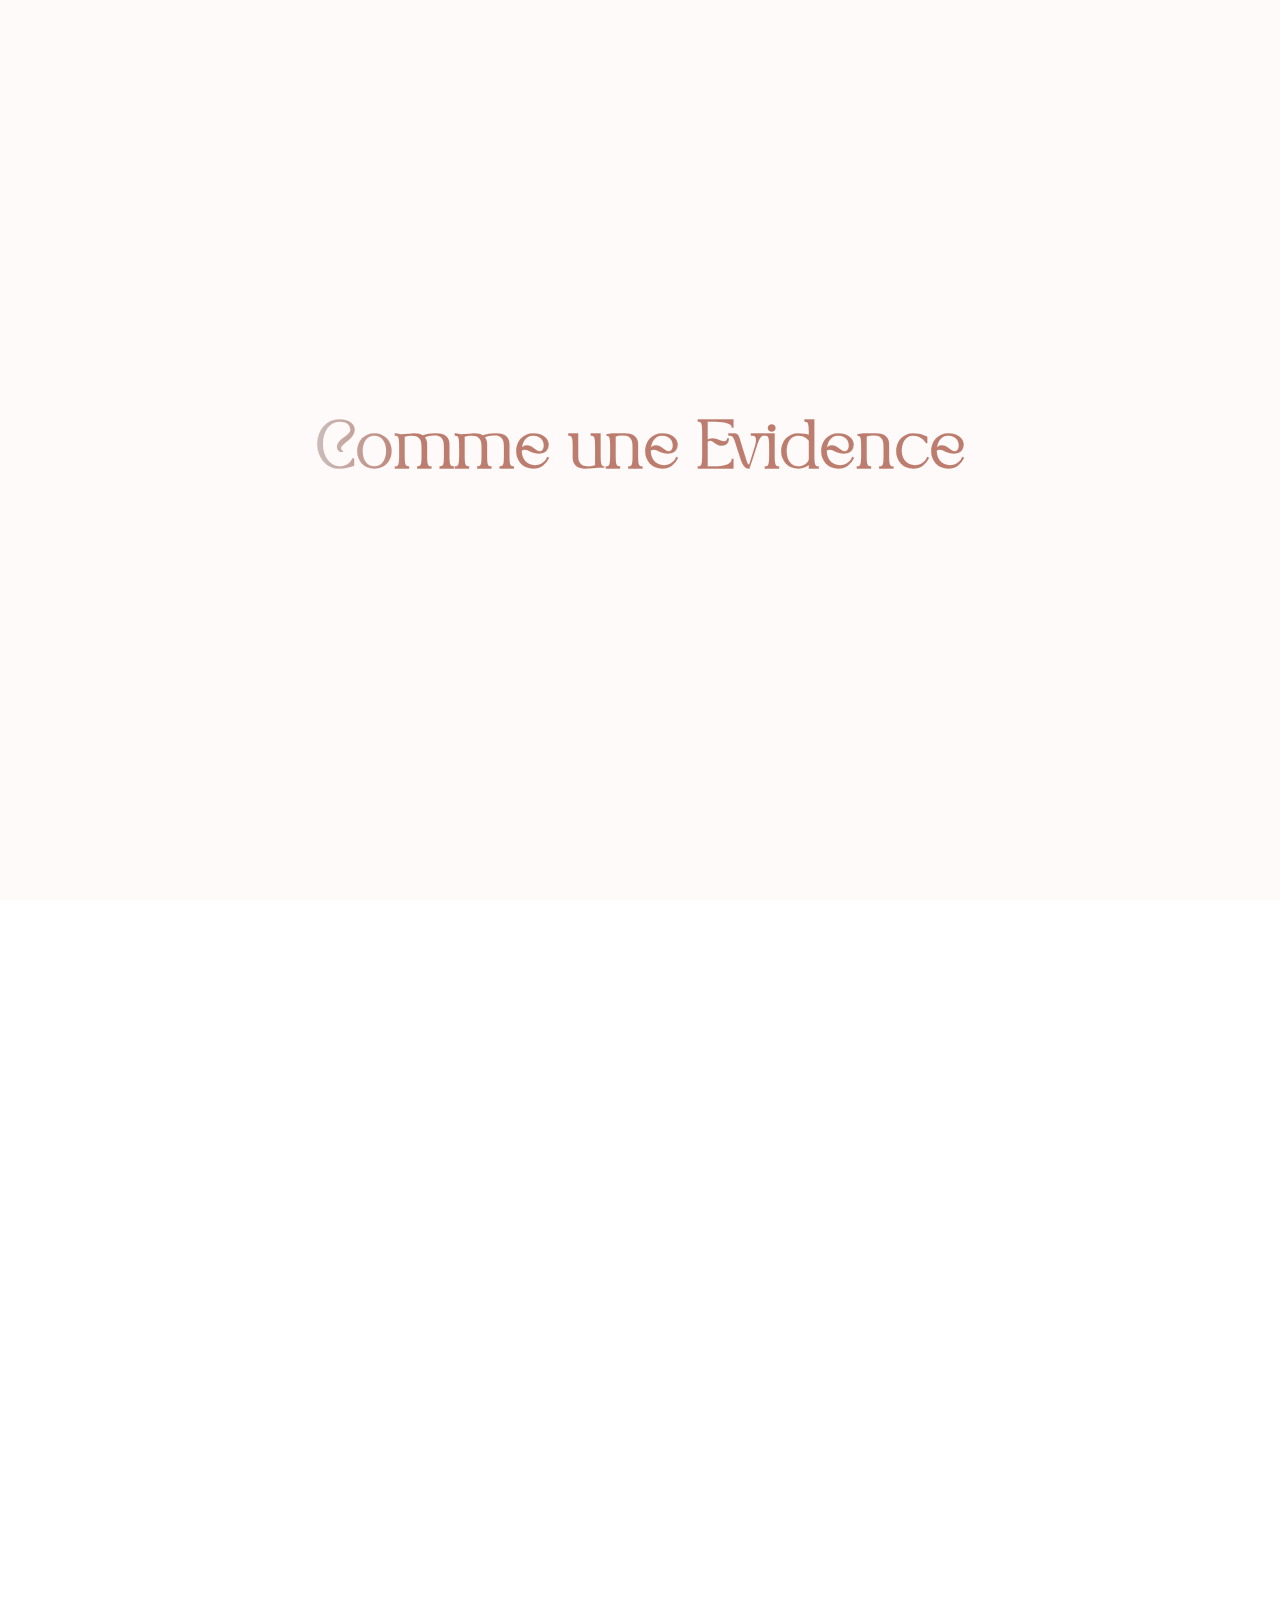
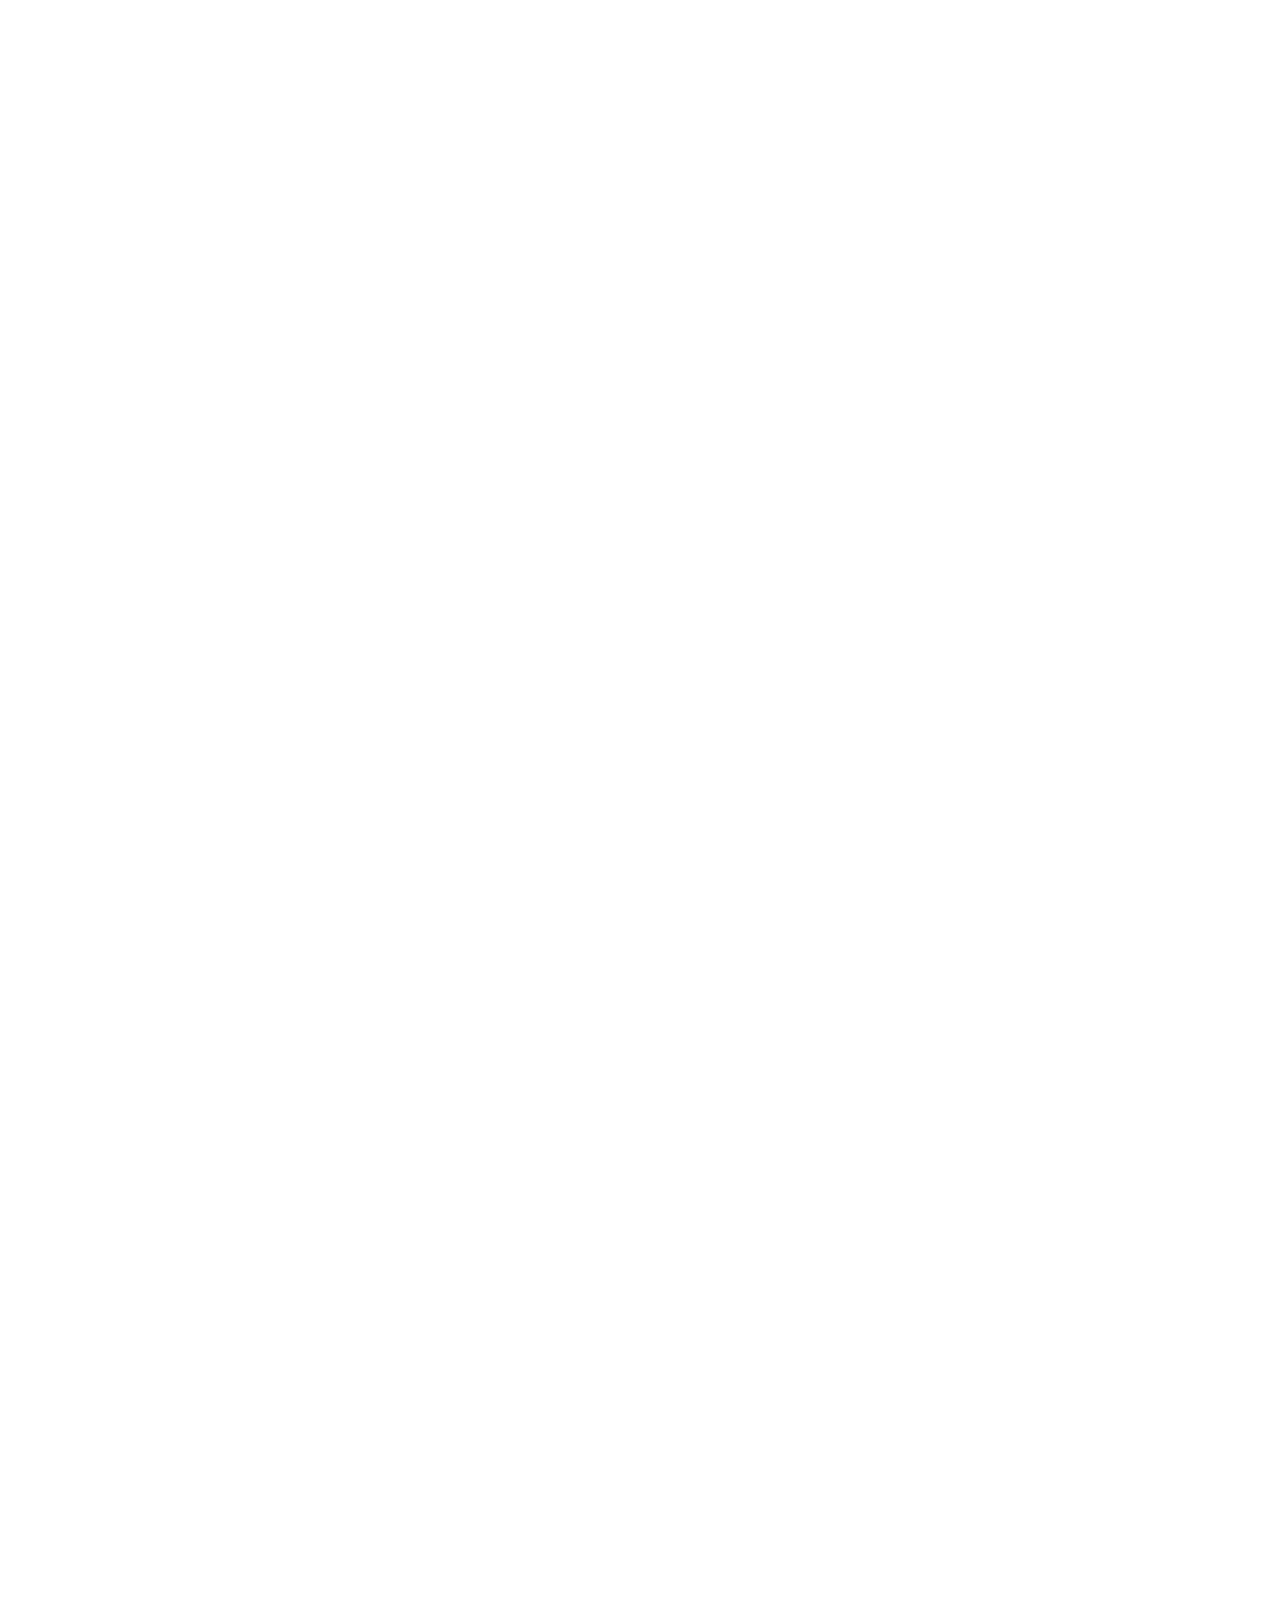
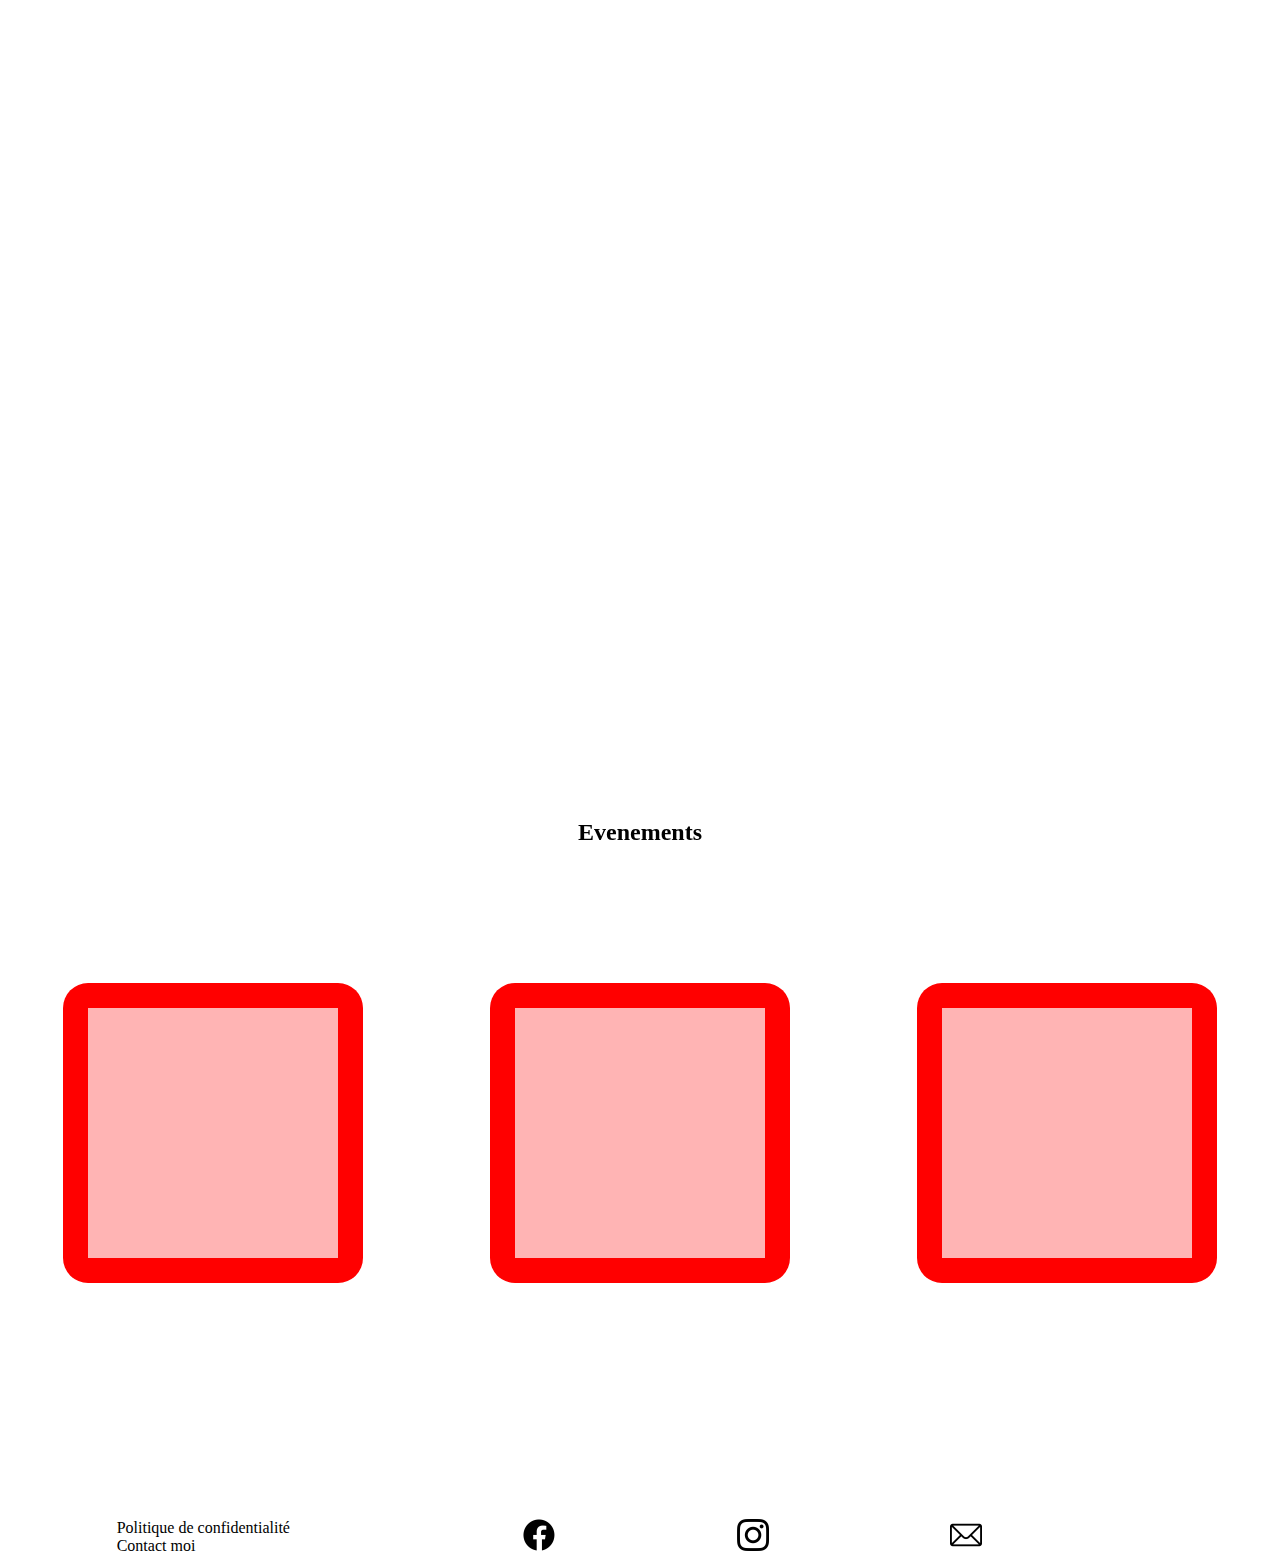
==== commit f1d7e5e0: "evidence" ====
--- a/index.html
+++ b/index.html
@@ -5,19 +5,28 @@
     <meta http-equiv="X-UA-Compatible" content="IE=edge" />
     <meta name="viewport" content="width=device-width, initial-scale=1.0" />
     <link rel="stylesheet" href="/style/pages/style.css" />
+    <meta
+      name="description"
+      content="T’offrir un espace de bien-être, de douceur, de plénitude. Te soulager, t’éclairer, te libérer, te guider, t’aligner à toi-même…Tout cela par le biais de différentes méthodes."
+    />
     <title>Comme Une Evidence</title>
   </head>
   <body>
     <!-- Header en 100vh -->
 
     <header id="accueil">
+      <div class="test-title">
+        <h1>Comme une Evidence</h1>
+        <div class="white"></div>
+      </div>
+
       <div class="logo-menu">
-        <img src="/img/icon/menu.png" alt="menu logo" />
+        <img src="/img/icon/menu.webp" alt="menu logo" />
       </div>
       <nav class="navbar">
         <ul class="navbar-menu">
           <li id="logo-navbar">
-            <img src="/img/logo.png" alt="logo Comme une évidence" />
+            <img src="/img/logo-2023-noir.webp" alt="logo Comme une évidence" />
           </li>
           <li><a href="#accueil">Accueil</a></li>
           <li><a href="#about">A propos</a></li>
@@ -26,23 +35,26 @@
         </ul>
 
         <ul class="navbar-sociaux">
-          <li><img src="/img/icon/facebook.png" alt="facebook" /></li>
-          <li><img src="/img/icon/instagram.png" alt="instagram" /></li>
+          <li><img src="/img/icon/facebook.webp" alt="facebook" /></li>
+          <li><img src="/img/icon/instagram.webp" alt="instagram" /></li>
           <li>
             <a href="mailto:a.commeuneevidence@gmail.com"
-              ><img src="/img/icon/mail.png" alt="Email"
+              ><img src="/img/icon/mail.webp" alt="Email"
             /></a>
           </li>
         </ul>
       </nav>
 
-      <div class="title"></div>
+      <div class="title">
+        <div class="title-img"></div>
+      </div>
     </header>
 
     <!-- Mission -->
 
     <section class="mission-section" id="about">
       <div class="mission-section-container">
+        <div class="container-pic"></div>
         <div class="container-text">
           <div class="container-text-content">
             <h2>Ma Mission</h2>
@@ -52,11 +64,10 @@
               essence <br />
               Tout cela grace à différentes méthodes
               <br />
-              <a href="">En savoir plus</a>
+              <a href="/page/pageAbout/index2.html">En savoir plus</a>
             </p>
           </div>
         </div>
-        <div class="container-pic"></div>
         <p class="vertical-text">------- Comme une Evidence -------</p>
       </div>
     </section>
@@ -64,33 +75,35 @@
     <!-- Separateur Citations -->
     <div class="separateur">
       <div class="carrousel">
-        <div class="slider">
-          <div class="item active">
-            "Un <strong>Masseur Bien être écoute</strong> avec ses
-            <strong>Mains</strong> et son <strong>Coeur</strong>" <br />
-            <span><em>Audrey Besson</em></span>
-          </div>
-          <div class="item">
-            "<strong>Un Coprs libre</strong> de toutes tensions et fatigue
-            permet d'affronter toutes les complexités de la vie" <br />
-            <span><em>Joseph Pilates</em></span>
-          </div>
-          <div class="item">
-            "<strong> Votre corps est précieux.</strong> Il est votre véhicule
-            pour l'éveil. Prenez en soin." <br />
-            <span><em>Boudha</em></span>
-          </div>
-          <div class="item">
-            "Les <strong>Maux</strong> du coprs sont les
-            <strong>Mots</strong> de l'âme. Ainsi on ne doit pas guérir le
-            <strong>Corps</strong> sans chercher à guérir
-            <strong>L'Ame</strong>" <br />
-            <span><em>Platon</em></span>
-          </div>
-          <div class="item">
-            "<strong>S'aimer soit même,</strong>c'est se lancer dans une belle
-            histoire d'amour qui durera toute la vie" <br />
-            <span><em>Oscar Wilde</em></span>
+        <div class="carrousel-content">
+          <div class="slider">
+            <div class="item active">
+              "Un <strong>Masseur Bien être écoute</strong> avec ses
+              <strong>Mains</strong> et son <strong>Coeur</strong>" <br />
+              <span><em>Audrey Besson</em></span>
+            </div>
+            <div class="item">
+              "<strong>Un Coprs libre</strong> de toutes tensions et fatigue
+              permet d'affronter toutes les complexités de la vie" <br />
+              <span><em>Joseph Pilates</em></span>
+            </div>
+            <div class="item">
+              "<strong> Votre corps est précieux.</strong> Il est votre véhicule
+              pour l'éveil. Prenez en soin." <br />
+              <span><em>Boudha</em></span>
+            </div>
+            <div class="item">
+              "Les <strong>Maux</strong> du coprs sont les
+              <strong>Mots</strong> de l'âme. Ainsi on ne doit pas guérir le
+              <strong>Corps</strong> sans chercher à guérir
+              <strong>L'Ame</strong>" <br />
+              <span><em>Platon</em></span>
+            </div>
+            <div class="item">
+              "<strong>S'aimer soit même,</strong>c'est se lancer dans une belle
+              histoire d'amour qui durera toute la vie" <br />
+              <span><em>Oscar Wilde</em></span>
+            </div>
           </div>
         </div>
       </div>
@@ -232,11 +245,11 @@
       </ul>
 
       <ul class="footer-sociaux">
-        <li><img src="/img/icon/facebook.png" alt="facebook" /></li>
-        <li><img src="/img/icon/instagram.png" alt="instagram" /></li>
+        <li><img src="/img/icon/facebook.webp" alt="facebook" /></li>
+        <li><img src="/img/icon/instagram.webp" alt="instagram" /></li>
         <li>
           <a href="mailto:a.commeuneevidence@gmail.com"
-            ><img src="/img/icon/mail.png" alt="mail"
+            ><img src="/img/icon/mail.webp" alt="mail"
           /></a>
         </li>
       </ul>
--- a/style/pages/style.css
+++ b/style/pages/style.css
@@ -37,6 +37,28 @@
     opacity: 1;
   }
 }
+@keyframes shine {
+  0% {
+    background-position: 0;
+  }
+  50% {
+    background-position: 350px;
+  }
+  100% {
+    background-position: 700px;
+  }
+}
+@keyframes shineTablette {
+  0% {
+    background-position: 0;
+  }
+  50% {
+    background-position: 250px;
+  }
+  100% {
+    background-position: 500px;
+  }
+}
 /***** Media Query ****/
 * {
   box-sizing: border-box;
@@ -56,16 +78,48 @@
   position: relative;
   width: 100%;
   height: 100vh;
-  background: url("/img/headerbkgd.jpg") center/cover;
-}
-header:before {
-  content: "";
+  background: url("/img/headerbkgd.webp") center/cover;
+}
+header .test-title {
   position: absolute;
-  height: 100vh;
-  width: 100%;
+  width: 100%;
+  min-height: 100vh;
+  padding: 0;
+  display: flex;
+  flex-direction: column;
+  justify-content: center;
+  align-items: center;
+  z-index: 5;
+  background: rgb(255, 250, 250);
+  animation: headerLoading 6s ease forwards;
+  animation-delay: 2s;
+}
+header .test-title h1 {
+  display: flex;
+  justify-content: center;
+  align-items: center;
+  min-height: 100vh;
+  font-family: tanPearl;
+  font-size: 3rem;
+  font-weight: 800;
+  text-align: center;
+  padding: 60px;
+  color: rgba(255, 255, 255, 0.658);
+  background: linear-gradient(to right, #bc7d6f 0, rgba(128, 128, 128, 0.384) 5%, #bc7d6f 20%);
+  -webkit-background-clip: text;
+  -webkit-text-fill-color: transparent;
+  animation: shine 2s linear forwards;
+}
+@media screen and (max-width: 970px) {
+  header .test-title h1 {
+    font-size: 2rem;
+    animation: shineTablette 2s linear forwards;
+  }
+}
+header .test-title .white {
+  width: 100%;
+  height: 3000px;
   background: white;
-  top: 0;
-  animation: headerLoading 6s ease-in-out forwards;
 }
 header .logo-menu {
   display: none;
@@ -116,8 +170,12 @@
   }
 }
 nav .navbar-menu #logo-navbar img {
-  width: 75px;
-  height: 75px;
+  display: flex;
+  justify-content: center;
+  align-items: center;
+  width: 160px;
+  height: 160px;
+  padding-top: 15px;
   transition: 0.8s ease;
   filter: drop-shadow(2px 2px 10px whitesmoke);
 }
@@ -169,24 +227,25 @@
 }
 nav .navbar-sociaux li img:hover {
   animation: logoBounce 0.5s forwards;
-  transition: 0.8s e;
+  transition: 0.8s ease;
 }
 
 .title {
-  position: absolute;
-  display: flex;
-  justify-content: center;
-  align-items: center;
-  height: 65%;
+  display: flex;
+  justify-content: center;
+  align-items: center;
+  margin: 0 auto;
+  width: 100%;
+  height: 100%;
+}
+.title .title-img {
   width: 40%;
-  left: 50%;
-  top: 55%;
-  transform: translate(-50%, -30%);
-  background: url(/img/LOGO\ 2023-NOIR.png) center/cover fixed;
-}
-@media screen and (max-width: 970px) {
-  .title {
-    height: 50%;
+  height: 40%;
+  background: url(/img/logo-2023-noir.webp) center/cover;
+}
+@media screen and (max-width: 970px) {
+  .title .title-img {
+    height: 40%;
     width: 80%;
   }
 }
@@ -194,7 +253,7 @@
 /**** JS Navbar ****/
 .navbar-anim {
   height: 45px;
-  background: #b48e7f;
+  background: #bc7d6f;
   transition: 0.8s ease;
   z-index: 3;
 }
@@ -202,8 +261,8 @@
   transition: 0.8s ease;
 }
 .navbar-anim .navbar-menu #logo-navbar img {
-  width: 40px;
-  height: 40px;
+  width: 80px;
+  height: 80px;
   transition: 0.8s ease;
 }
 .navbar-anim .navbar-menu li {
@@ -241,11 +300,11 @@
   height: 80%;
   width: 100%;
   padding-top: 50px;
-  background: #b48e7f;
+  background: #bc7d6f;
 }
 .navbar-mobile .navbar-menu #logo-navbar img {
-  width: 100px;
-  height: 100px;
+  width: 200px;
+  height: 200px;
 }
 .navbar-mobile .navbar-menu li {
   display: flex;
@@ -257,7 +316,7 @@
   display: flex;
   height: 20%;
   width: 100%;
-  background: #b48e7f;
+  background: #bc7d6f;
 }
 
 .navbar-mobile-toggle {
@@ -269,70 +328,76 @@
 .mission-section {
   height: 800px;
   width: 100%;
-  background: url("/img/bkgd-mission.png") center/cover no-repeat;
-  background-position: right;
+  background: url("/img/bkgd-mission.webp") center/cover;
 }
 @media screen and (max-width: 970px) {
   .mission-section {
-    height: 800px;
+    height: auto;
   }
 }
 
 .mission-section-container {
-  position: relative;
-  display: flex;
-  justify-content: space-between;
-  align-items: start;
+  display: flex;
+  justify-content: center;
+  align-items: center;
   height: 100%;
-  width: 100%;
+  max-width: 98%;
 }
 @media screen and (max-width: 970px) {
   .mission-section-container {
     flex-direction: column;
     justify-content: center;
-    align-items: flex-start;
+    align-items: center;
     height: auto;
+    max-width: 70rem;
   }
 }
 .mission-section-container .container-text {
-  width: 50%;
-  height: 80%;
+  min-width: 45rem;
+  max-width: 45rem;
+  height: 30rem;
+  transform: translateX(-5rem);
   background: #bc7d6f;
+  border-radius: 0.8rem;
+}
+@media screen and (max-width: 970px) {
+  .mission-section-container .container-text {
+    margin: 0 auto 50px auto;
+    transform: translateY(-5rem);
+    min-width: 20rem;
+    max-width: 20rem;
+  }
+}
+.mission-section-container .container-text .container-text-content {
   display: flex;
   flex-direction: column;
-  justify-content: space-around;
-  align-items: center;
-  padding-right: 150px;
-}
-@media screen and (max-width: 970px) {
-  .mission-section-container .container-text {
-    padding: 0;
-    width: 60%;
-  }
-}
-.mission-section-container .container-text .container-text-content {
-  display: flex;
-  flex-direction: column;
-  justify-content: center;
-  align-items: center;
-  width: 100%;
-  height: 60%;
+  justify-content: center;
+  align-items: center;
+  width: 100%;
+  height: auto;
   opacity: 0;
   transform: translateX(-100px);
   transition: 0.8s ease;
 }
+@media screen and (max-width: 970px) {
+  .mission-section-container .container-text .container-text-content {
+    display: flex;
+    flex-direction: column;
+    justify-content: center;
+    align-items: center;
+  }
+}
 .mission-section-container .container-text .container-text-content h2 {
   text-transform: uppercase;
   text-align: center;
-  margin: 80px 0;
+  margin: 25px 0;
   font-size: 1.8rem;
 }
 @media screen and (max-width: 970px) {
   .mission-section-container .container-text .container-text-content h2 {
     font-size: 1.2rem;
-    margin-top: 30px;
+    margin-top: 150px;
     margin-bottom: 10px;
-    width: 100%;
   }
 }
 .mission-section-container .container-text .container-text-content p {
@@ -342,14 +407,16 @@
   text-transform: uppercase;
   font-weight: 700;
   line-height: 45px;
+  margin-top: 15px;
   color: white;
 }
 @media screen and (max-width: 970px) {
   .mission-section-container .container-text .container-text-content p {
-    width: 70%;
-    padding-top: 20px;
+    max-width: fit-content;
+    margin: 20px 15px 0 15px;
     font-size: 0.8rem;
-    line-height: 25px;
+    line-height: 28px;
+    font-weight: 500;
   }
 }
 .mission-section-container .container-text .container-text-content a {
@@ -370,21 +437,22 @@
   }
 }
 .mission-section-container .container-pic {
-  position: absolute;
-  width: 400px;
-  height: 550px;
-  top: 50%;
-  right: 30%;
-  transform: translate(40%, -45%);
-  background: url(/img/profilpic.jpg) center/cover;
+  min-width: 25rem;
+  max-width: 30rem;
+  height: 25rem;
+  border-radius: 0.8rem;
+  z-index: 2;
+  background: url(/img/profilpic.webp) center/cover;
   opacity: 0;
   transition: 1.2s ease-in-out;
 }
 @media screen and (max-width: 970px) {
   .mission-section-container .container-pic {
-    width: 200px;
-    height: 275px;
-    transform: translate(60%, 60%);
+    min-width: 15rem;
+    max-width: 15rem;
+    min-height: 10rem;
+    max-height: 10rem;
+    margin-top: 50px;
   }
 }
 
@@ -405,6 +473,11 @@
   writing-mode: vertical-rl;
   color: black;
 }
+@media screen and (max-width: 970px) {
+  .vertical-text {
+    display: none;
+  }
+}
 
 /**** JS anim ****/
 .separateur {
@@ -412,29 +485,29 @@
   display: flex;
   justify-content: center;
   align-items: center;
-  height: 300px;
-  width: 100%;
-  background: #ab7c72;
+  height: 400px;
+  width: 100%;
+  background: url("/img/separateur-bkgd.webp") center/cover fixed;
 }
 @media screen and (max-width: 970px) {
   .separateur {
     height: 200px;
   }
 }
-.separateur:before {
-  content: "";
-  position: absolute;
-  top: -30px;
-  background: #ab7c72;
-  filter: blur(5px);
-  width: 103%;
-  height: 40px;
+.separateur .carrousel-content {
+  display: flex;
+  justify-content: center;
+  align-items: center;
+  background: #e4d2c8;
+  width: 80%;
+  height: 80%;
+  border-radius: 25px;
 }
 .separateur .carrousel,
 .separateur .carrousel-avis {
   height: 65%;
   width: 70%;
-  background: #e4d2c8;
+  background: #bc7d6f;
   border-radius: 45px;
   display: flex;
   justify-content: center;
@@ -483,21 +556,12 @@
   width: 100%;
   height: 800px;
   overflow-y: hidden;
-  background: url(../../img/bkgdPrestations.png) center/cover;
+  background: url(../../img/bkgdPrestations.webp) center/cover;
 }
 @media screen and (max-width: 1350px) {
   .prestations-section {
     height: auto;
   }
-}
-.prestations-section:after {
-  content: "";
-  position: absolute;
-  top: -20px;
-  background: #ab7c72;
-  filter: blur(5px);
-  width: 101%;
-  height: 40px;
 }
 .prestations-section .prestations-title {
   position: relative;
@@ -542,6 +606,7 @@
   height: auto;
   padding: 30px 30px 80px 30px;
   margin-bottom: 100px;
+  transition: 1.5s ease-in-out;
 }
 .card-container .card-container-left {
   display: flex;
@@ -569,6 +634,7 @@
   align-items: center;
   width: 300px;
   height: auto;
+  transition: 1.5s ease-in-out;
 }
 @media screen and (max-width: 1350px) {
   .card-all {
@@ -576,13 +642,13 @@
   }
 }
 .card-all .card-massage-visible {
-  background: url(/img/missionMassage.jpg) center/cover;
+  background: url(/img/missionMassage.webp) center/cover;
 }
 .card-all .card-hollitique-visible {
-  background: url(/img/holitique.png) center/cover;
+  background: url(/img/holitique.webp) center/cover;
 }
 .card-all .card-cadeau-visible {
-  background: url(/img/cadeau.jpg) center/cover;
+  background: url(/img/cadeau.webp) center/cover;
 }
 .card-all .card-massage-visible,
 .card-all .card-hollitique-visible,
@@ -597,7 +663,6 @@
   border-radius: 100%;
   filter: drop-shadow(2px 2px 20px black);
   transition: 1.5s ease-in-out;
-  transition-delay: 1s;
 }
 @media screen and (max-width: 970px) {
   .card-all .card-massage-visible,
@@ -622,6 +687,7 @@
   flex-direction: column;
   justify-content: space-around;
   align-items: center;
+  transition: 1.5s ease-in-out;
 }
 .card-all .card-massage-visible .card-massage-face h3,
 .card-all .card-massage-visible .card-hollitique-face h3,
@@ -746,7 +812,7 @@
   font-display: swap;
   margin: 0 10px;
   writing-mode: vertical-rl;
-  color: black;
+  color: white;
 }
 
 /**** JS Evenet Style ****/
@@ -759,7 +825,7 @@
   width: 300px;
   height: 300px;
   border-radius: 50%;
-  transition: 1.1s ease-in-out;
+  transition: 1.5s ease-in-out;
   z-index: 1;
   opacity: 0;
 }
@@ -785,15 +851,15 @@
 }
 
 .card-massage-visible-anim {
-  background: url(/img/missionMassage.jpg) center/cover;
+  background: url(/img/missionMassage.webp) center/cover;
 }
 
 .card-hollitique-visible-anim {
-  background: url(/img/holitique.png) center/cover;
+  background: url(/img/holitique.webp) center/cover;
 }
 
 .card-cadeau-visible-anim {
-  background: url(/img/cadeau.jpg) center/cover;
+  background: url(/img/cadeau.webp) center/cover;
 }
 
 .card-massage-hidden-anim,
@@ -946,16 +1012,6 @@
     height: auto;
   }
 }
-.evenement-section:before {
-  content: "";
-  position: absolute;
-  top: -15px;
-  left: -10px;
-  background: #ab7c72;
-  filter: blur(5px);
-  width: 105%;
-  height: 40px;
-}
 
 .evenement-container {
   display: flex;
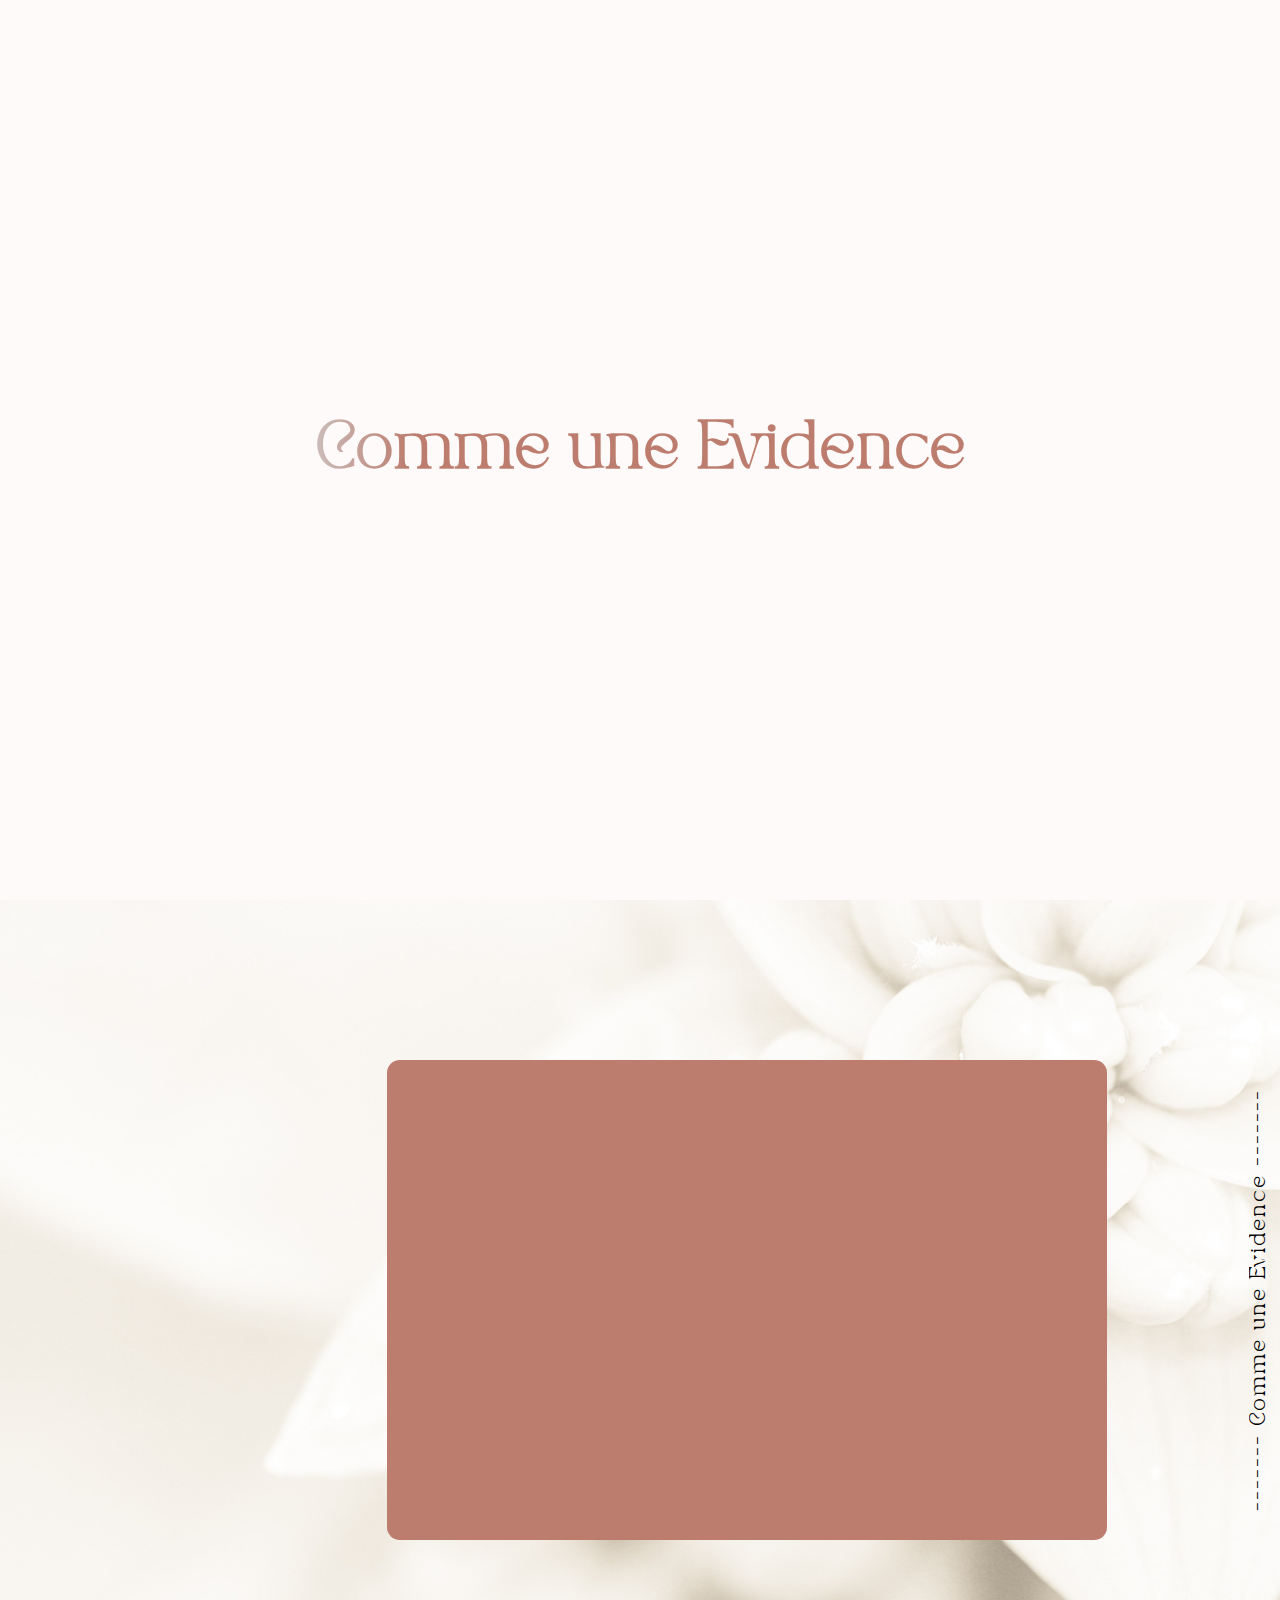
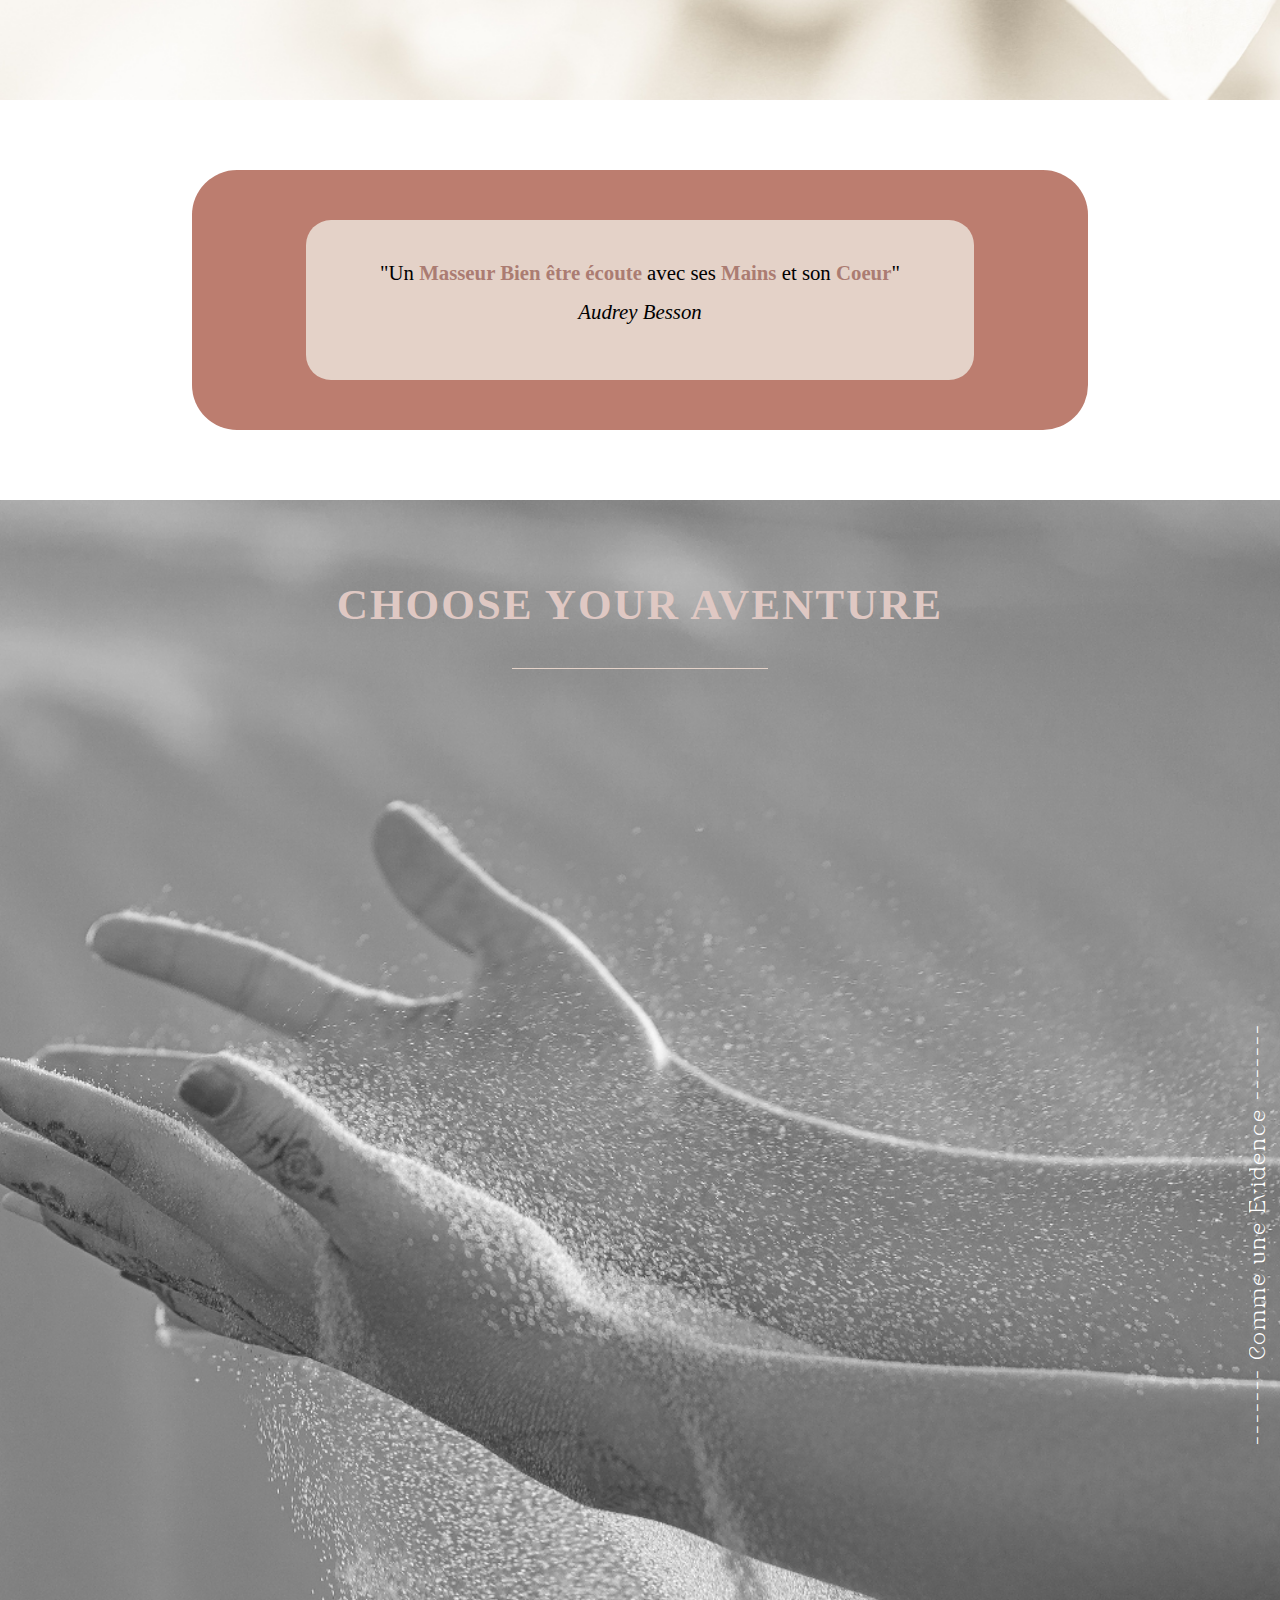
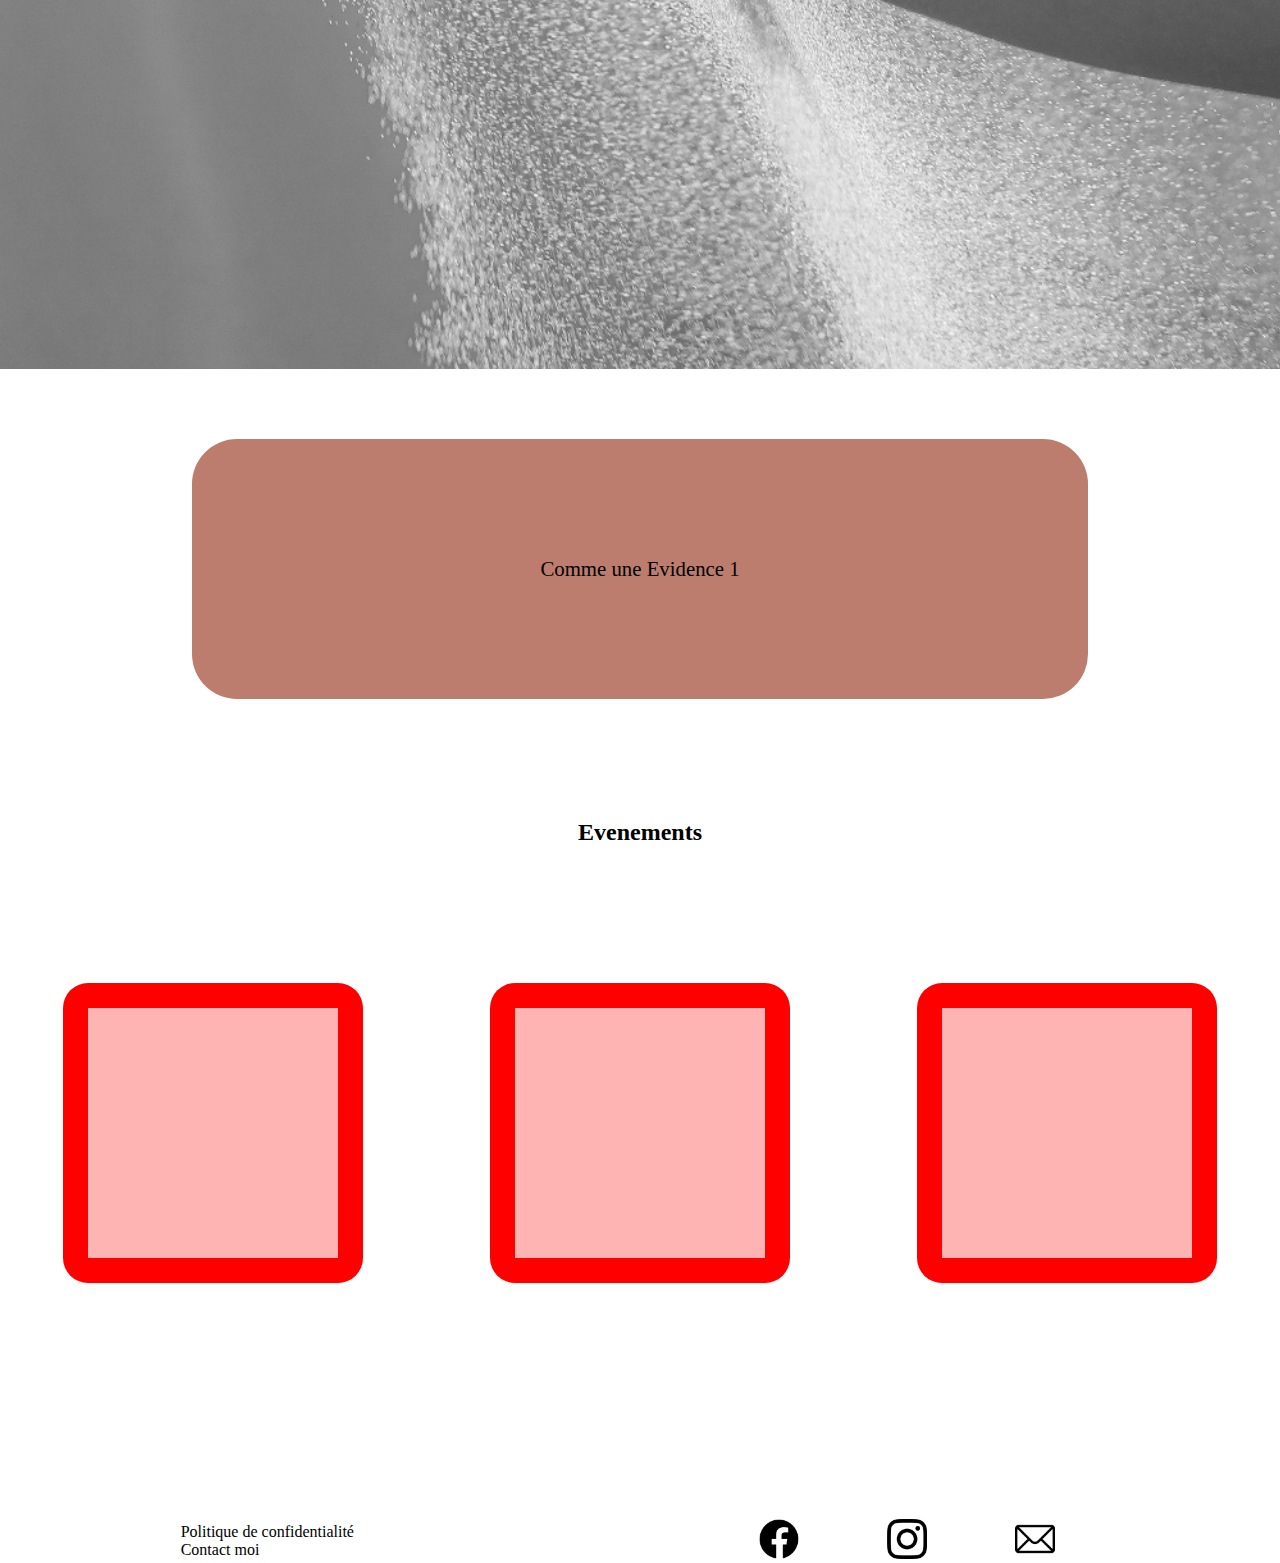
==== commit f4b8bd4e: "evidence" ====
--- a/index.html
+++ b/index.html
@@ -16,8 +16,7 @@
 
     <header id="accueil">
       <div class="test-title">
-        <h1>Comme une Evidence</h1>
-        <div class="white"></div>
+        <h1 style="font-family: tanPearl">Comme une Evidence</h1>
       </div>
 
       <div class="logo-menu">
--- a/style/pages/style.css
+++ b/style/pages/style.css
@@ -39,12 +39,20 @@
 }
 @keyframes shine {
   0% {
+    opacity: 0;
     background-position: 0;
+  }
+  15% {
+    opacity: 1;
   }
   50% {
     background-position: 350px;
   }
+  85% {
+    opacity: 1;
+  }
   100% {
+    opacity: 0;
     background-position: 700px;
   }
 }
@@ -53,10 +61,10 @@
     background-position: 0;
   }
   50% {
-    background-position: 250px;
+    background-position: 175px;
   }
   100% {
-    background-position: 500px;
+    background-position: 350px;
   }
 }
 /***** Media Query ****/
@@ -74,13 +82,13 @@
   cursor: default;
 }
 
-header {
+#accueil {
   position: relative;
   width: 100%;
   height: 100vh;
   background: url("/img/headerbkgd.webp") center/cover;
 }
-header .test-title {
+#accueil .test-title {
   position: absolute;
   width: 100%;
   min-height: 100vh;
@@ -91,48 +99,46 @@
   align-items: center;
   z-index: 5;
   background: rgb(255, 250, 250);
-  animation: headerLoading 6s ease forwards;
-  animation-delay: 2s;
-}
-header .test-title h1 {
+  animation: headerLoading 6.3s ease forwards;
+  animation-delay: 2.5s;
+}
+#accueil .test-title h1 {
   display: flex;
   justify-content: center;
   align-items: center;
   min-height: 100vh;
   font-family: tanPearl;
+  font-display: swap;
   font-size: 3rem;
   font-weight: 800;
   text-align: center;
   padding: 60px;
   color: rgba(255, 255, 255, 0.658);
+  transition: 0.5s ease-in-out;
   background: linear-gradient(to right, #bc7d6f 0, rgba(128, 128, 128, 0.384) 5%, #bc7d6f 20%);
   -webkit-background-clip: text;
   -webkit-text-fill-color: transparent;
-  animation: shine 2s linear forwards;
-}
-@media screen and (max-width: 970px) {
-  header .test-title h1 {
+  animation: shine 2.7s linear forwards;
+}
+@media screen and (max-width: 970px) {
+  #accueil .test-title h1 {
     font-size: 2rem;
-    animation: shineTablette 2s linear forwards;
-  }
-}
-header .test-title .white {
-  width: 100%;
-  height: 3000px;
-  background: white;
-}
-header .logo-menu {
+    -webkit-background-clip: text;
+    animation: shineTablette 2.7s linear forwards;
+  }
+}
+#accueil .logo-menu {
   display: none;
 }
 @media screen and (max-width: 970px) {
-  header .logo-menu {
+  #accueil .logo-menu {
     display: block;
     position: fixed;
     top: 40px;
     left: 40px;
     z-index: 3;
   }
-  header .logo-menu img {
+  #accueil .logo-menu img {
     width: 50px;
     height: 50px;
   }
@@ -148,6 +154,7 @@
   width: 100%;
   background: rgba(128, 128, 128, 0.445);
   transition: 0.8s ease;
+  z-index: 4;
 }
 @media screen and (max-width: 970px) {
   nav {
@@ -173,8 +180,8 @@
   display: flex;
   justify-content: center;
   align-items: center;
-  width: 160px;
-  height: 160px;
+  width: 40%;
+  height: 40%;
   padding-top: 15px;
   transition: 0.8s ease;
   filter: drop-shadow(2px 2px 10px whitesmoke);
@@ -441,7 +448,7 @@
   max-width: 30rem;
   height: 25rem;
   border-radius: 0.8rem;
-  z-index: 2;
+  z-index: 1;
   background: url(/img/profilpic.webp) center/cover;
   opacity: 0;
   transition: 1.2s ease-in-out;
@@ -503,6 +510,14 @@
   height: 80%;
   border-radius: 25px;
 }
+@media screen and (max-width: 970px) {
+  .separateur .carrousel-content {
+    text-align: center;
+    width: 95%;
+    height: 85%;
+    font-size: 0.8rem;
+  }
+}
 .separateur .carrousel,
 .separateur .carrousel-avis {
   height: 65%;
@@ -520,6 +535,7 @@
   .separateur .carrousel-avis {
     height: 80%;
     width: 90%;
+    padding: 10px;
   }
 }
 .separateur .carrousel strong,
@@ -538,6 +554,7 @@
 .slider div,
 .slider-avis div {
   max-width: 100%;
+  padding: 0 15px;
   display: none;
 }
 
@@ -1088,4 +1105,155 @@
 footer img {
   width: 15%;
   height: 15%;
+}
+
+.logo-menu {
+  display: none;
+}
+@media screen and (max-width: 970px) {
+  .logo-menu {
+    display: block;
+    position: fixed;
+    top: 40px;
+    left: 40px;
+    z-index: 6;
+  }
+  .logo-menu img {
+    width: 50px;
+    height: 50px;
+  }
+}
+
+.about {
+  position: relative;
+}
+.about .about-title-container {
+  display: flex;
+  flex-direction: column;
+  justify-content: center;
+  align-items: center;
+  width: 100%;
+  height: 1100px;
+  background: white;
+}
+@media screen and (max-width: 970px) {
+  .about .about-title-container {
+    height: auto;
+  }
+}
+.about .about-title-container .about-title-content {
+  height: 100%;
+  width: 100%;
+  display: flex;
+  flex-direction: column;
+  justify-content: flex-start;
+  align-items: center;
+}
+@media screen and (max-width: 970px) {
+  .about .about-title-container .about-title-content {
+    height: 400px;
+  }
+}
+.about .about-title-container .about-title-content .about-picture {
+  width: 100%;
+  height: 800px;
+  background: url("/img/bkgdPrestations.webp") center/cover;
+  background-position: top;
+}
+@media screen and (max-width: 970px) {
+  .about .about-title-container .about-title-content .about-picture {
+    height: 450px;
+    background-position-y: -30px;
+  }
+}
+.about .about-para-pic {
+  position: relative;
+  display: flex;
+  justify-content: center;
+  align-items: center;
+  min-width: 800px;
+  max-width: 50%;
+  min-height: 800px;
+  margin-bottom: 200px;
+  background-color: white;
+  transform: translateY(-150px);
+}
+@media screen and (max-width: 970px) {
+  .about .about-para-pic {
+    height: auto;
+  }
+}
+.about .about-para-pic .about-para-pic-content {
+  width: 100%;
+  height: 100%;
+  display: flex;
+  padding: 30px;
+}
+@media screen and (max-width: 970px) {
+  .about .about-para-pic .about-para-pic-content {
+    display: flex;
+    flex-direction: column;
+    justify-content: center;
+    align-items: center;
+    width: 90%;
+    height: 100%;
+    transform: translateY(-150px);
+  }
+}
+.about .about-para-pic .about-para-pic-content .about-pic {
+  width: 50%;
+  height: 100%;
+  background: url("/img/pageAbout/about-pic.jpg") center/cover;
+}
+@media screen and (max-width: 970px) {
+  .about .about-para-pic .about-para-pic-content .about-pic {
+    height: 300px;
+    width: 40%;
+    border: 8px solid white;
+    z-index: 2;
+  }
+}
+.about .about-para-pic .about-para-pic-content .about-para {
+  width: 50%;
+  height: 100%;
+  background: #bc7d6f;
+  text-align: center;
+}
+@media screen and (max-width: 970px) {
+  .about .about-para-pic .about-para-pic-content .about-para {
+    transform: translateY(-50px);
+    height: auto;
+  }
+}
+.about .about-para-pic .about-para-pic-content .about-para h3 {
+  padding: 30px 0;
+  text-transform: uppercase;
+  font-family: tanPearl;
+}
+@media screen and (max-width: 970px) {
+  .about .about-para-pic .about-para-pic-content .about-para h3 {
+    padding-top: 90px;
+  }
+}
+.about .about-para-pic .about-para-pic-content .about-para p {
+  padding: 30px 30px;
+  font-size: 1.2rem;
+  line-height: 25px;
+}
+
+footer {
+  display: flex;
+  justify-content: space-around;
+  align-items: center;
+  margin-top: 80px;
+}
+footer .footer-sociaux {
+  display: flex;
+  justify-content: space-around;
+  align-items: center;
+  width: 30%;
+}
+footer img {
+  width: 40px;
+  height: 40px;
 }/*# sourceMappingURL=style.css.map */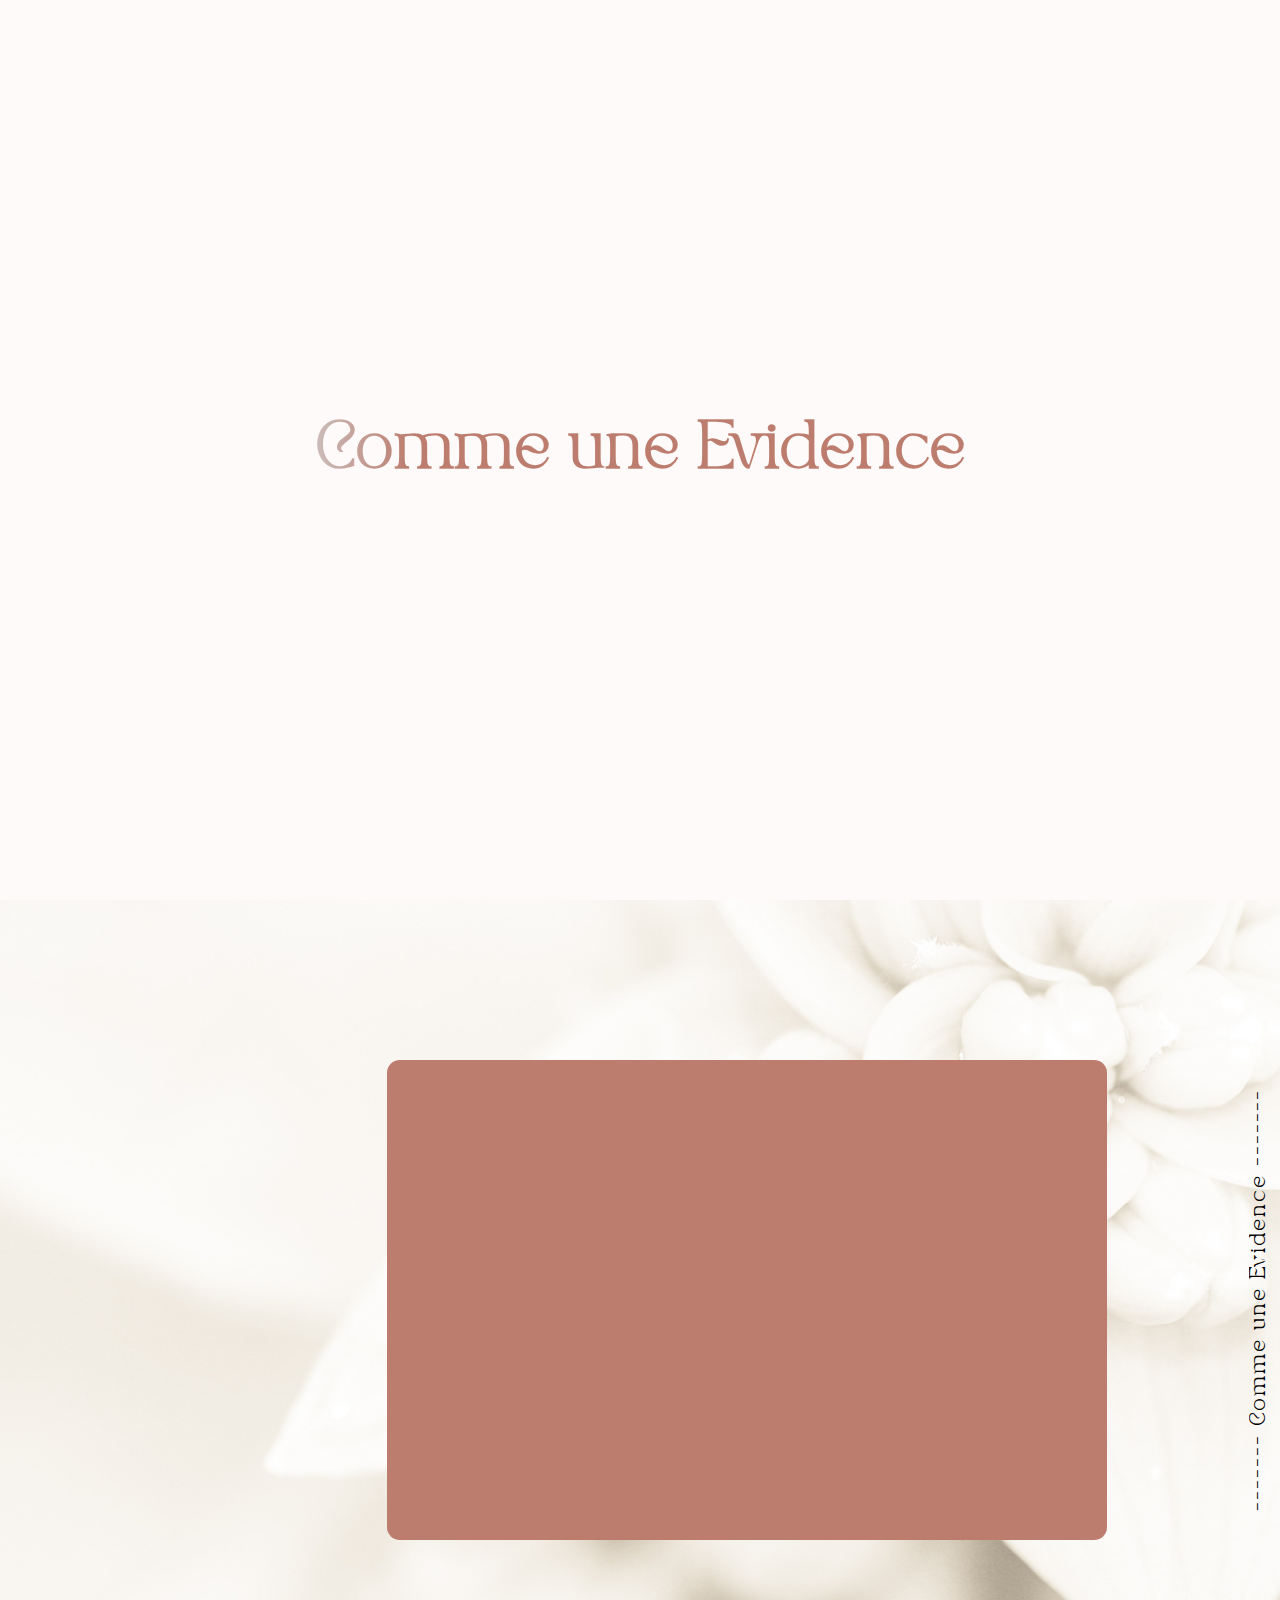
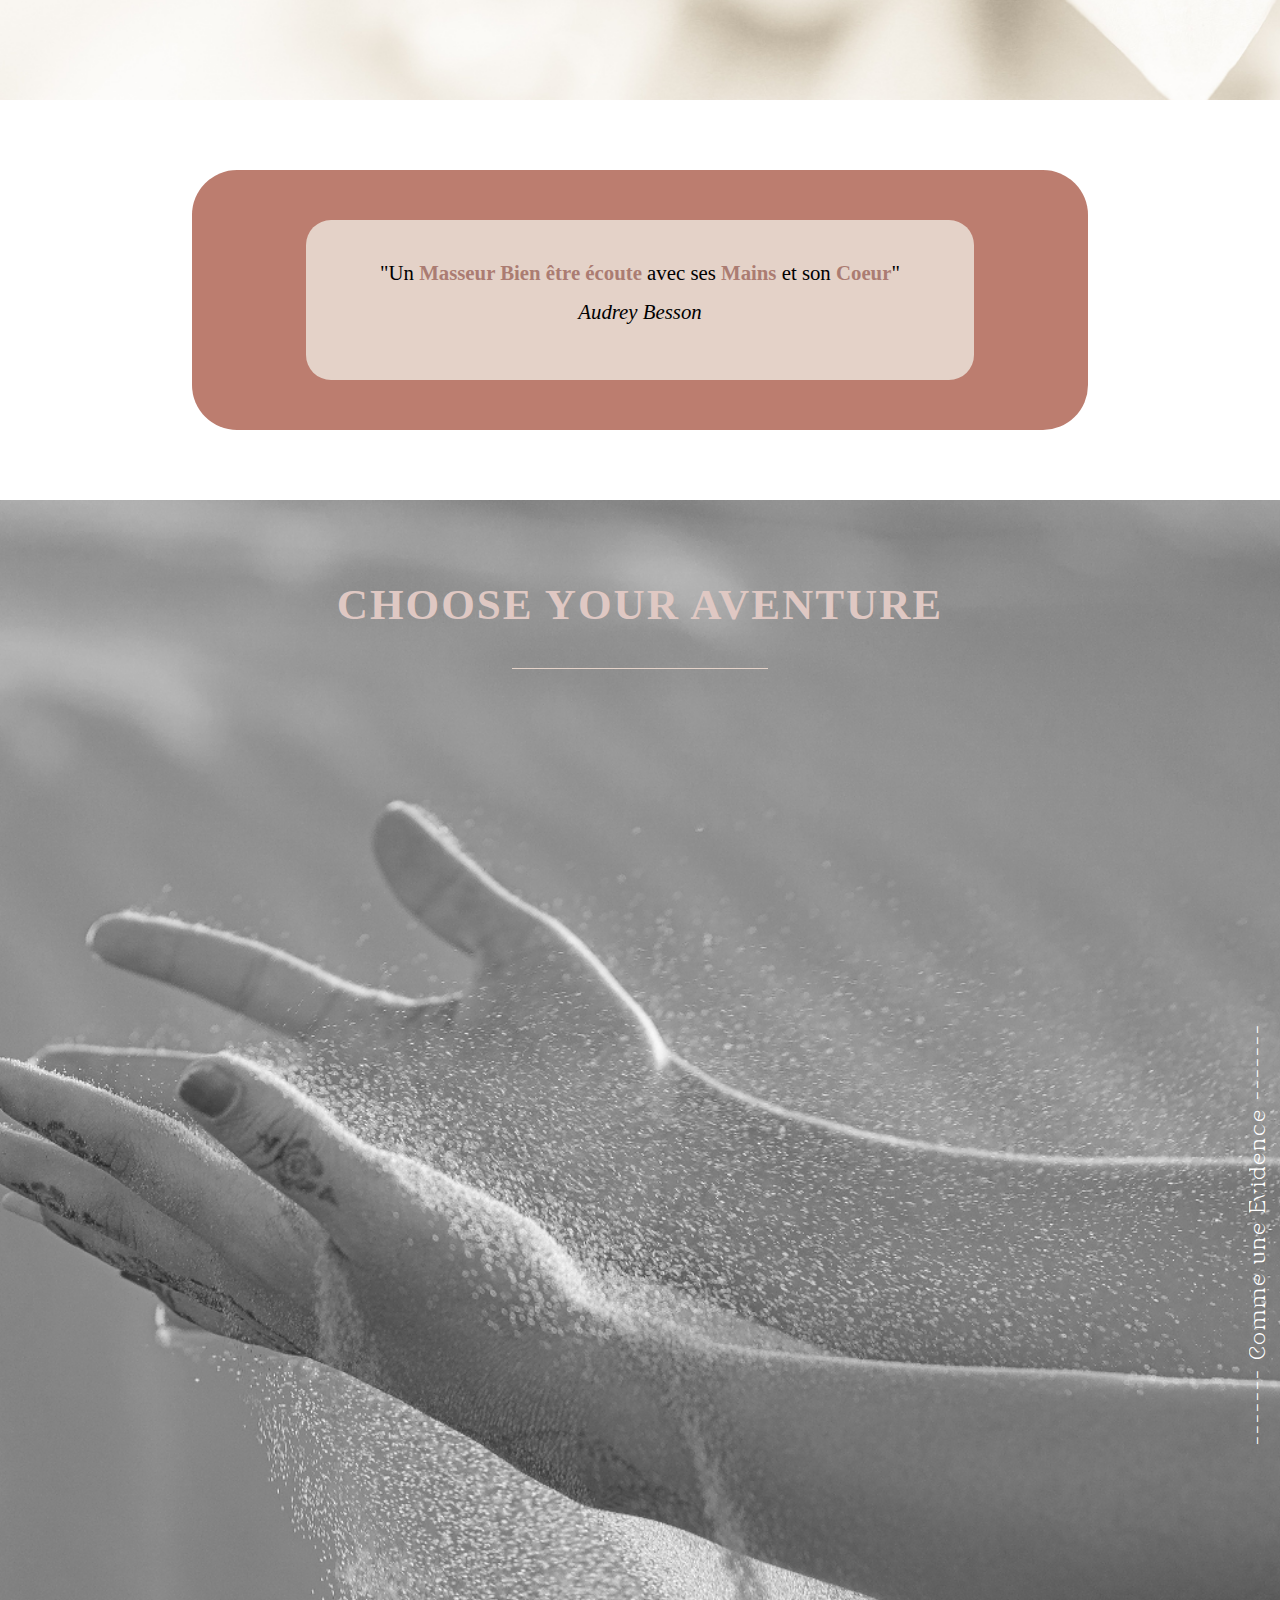
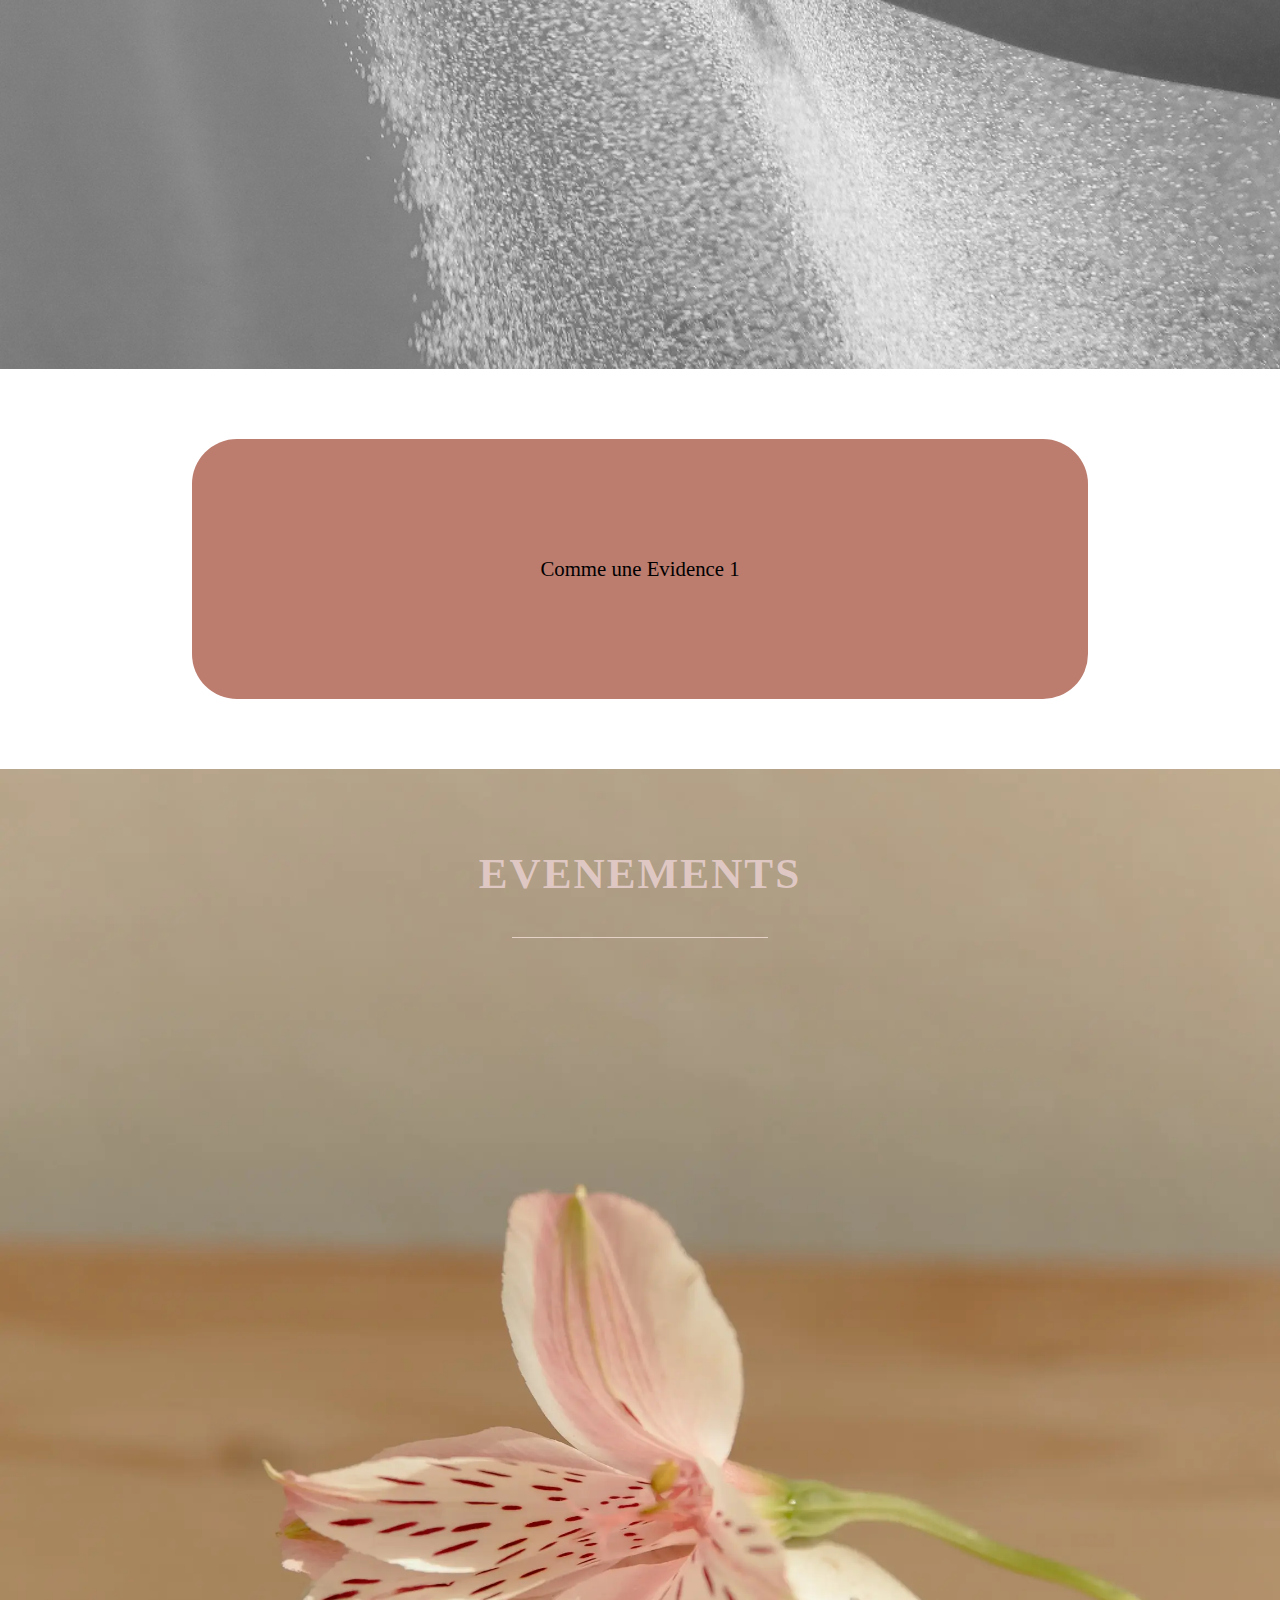
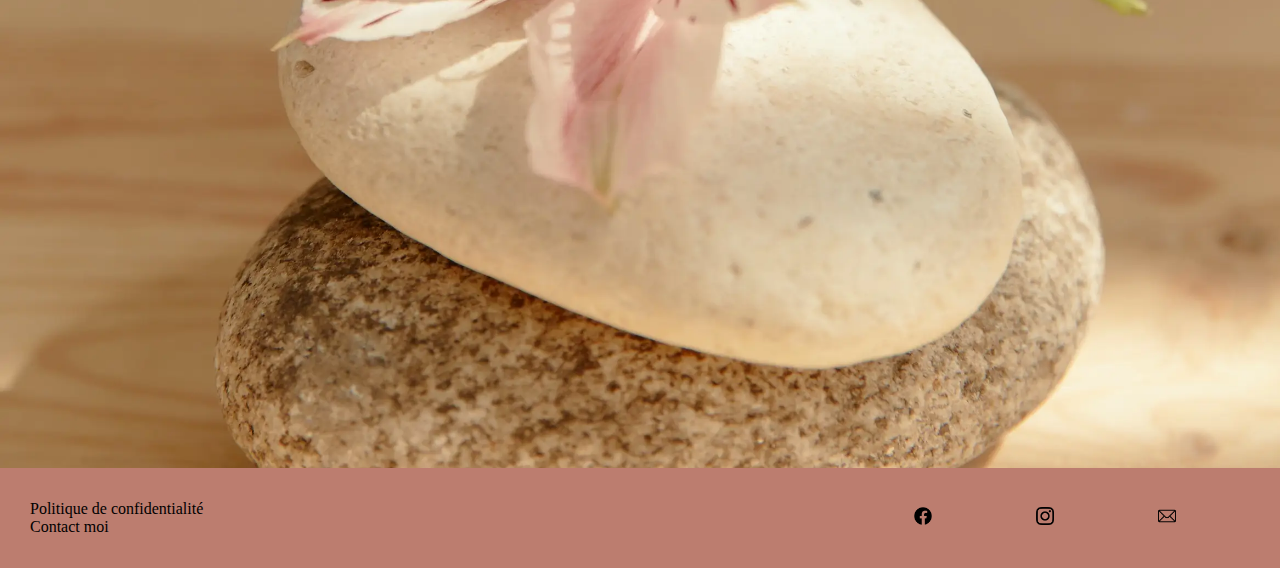
==== commit 5761e23d: "evidence" ====
--- a/index.html
+++ b/index.html
@@ -34,8 +34,16 @@
         </ul>
 
         <ul class="navbar-sociaux">
-          <li><img src="/img/icon/facebook.webp" alt="facebook" /></li>
-          <li><img src="/img/icon/instagram.webp" alt="instagram" /></li>
+          <li>
+            <a href="https://www.facebook.com/Comme1Evidence"
+              ><img src="/img/icon/facebook.webp" alt="facebook"
+            /></a>
+          </li>
+          <li>
+            <a href="https://www.instagram.com/comme.uneevidence/"
+              ><img src="/img/icon/instagram.webp" alt="instagram"
+            /></a>
+          </li>
           <li>
             <a href="mailto:a.commeuneevidence@gmail.com"
               ><img src="/img/icon/mail.webp" alt="Email"
@@ -137,7 +145,7 @@
                   la perception d'une douleur, le stress, l'anxiété et
                   d'améliorer le fonctionnement du systéme immunitaire. <br />
 
-                  <a href="https://rollandhenri.github.io">En savoir plus</a>
+                  <a href="/page/pageMassage/index3.html">En savoir plus</a>
                 </p>
               </div>
             </div>
@@ -220,15 +228,49 @@
         <div class="container-title">
           <h2>Evenements</h2>
         </div>
-        <div class="container-list">
-          <div class="first list">
-            <div class="list-1"></div>
-          </div>
-          <div class="second list">
-            <div class="list-2"></div>
-          </div>
-          <div class="third list">
-            <div class="list-3"></div>
+
+        <!-- Event Dynamique-->
+        <div class="main-event">
+          <h5>Event Dynamique</h5>
+          <p>
+            Lorem ipsum dolor sit amet consectetur adipisicing elit. Hic, est?
+          </p>
+        </div>
+
+        <!-- Card Container-->
+        <div class="container-card-event">
+          <!-- Card One-->
+          <div
+            class="card-face anniversaire"
+            style="background: url(/img/card-anniv.webp) center/cover"
+          >
+            <h5>Anniversaire</h5>
+            <div class="card-face-hidden">
+              <div class="card-face-hidden-hover">
+                <p>coucou coucou</p>
+              </div>
+            </div>
+          </div>
+
+          <!-- Card Two -->
+
+          <div class="card-face">
+            <h5>Entreprise</h5>
+            <div class="card-face-hidden">
+              <div class="card-face-hidden-hover">
+                <p>coucou coucou</p>
+              </div>
+            </div>
+          </div>
+
+          <!-- Card three-->
+          <div class="card-face">
+            <h5>... test ...</h5>
+            <div class="card-face-hidden">
+              <div class="card-face-hidden-hover">
+                <p>coucou coucou</p>
+              </div>
+            </div>
           </div>
         </div>
       </div>
@@ -244,8 +286,16 @@
       </ul>
 
       <ul class="footer-sociaux">
-        <li><img src="/img/icon/facebook.webp" alt="facebook" /></li>
-        <li><img src="/img/icon/instagram.webp" alt="instagram" /></li>
+        <li>
+          <a href="https://www.facebook.com/Comme1Evidence"
+            ><img src="/img/icon/facebook.webp" alt="facebook"
+          /></a>
+        </li>
+        <li>
+          <a href="https://www.instagram.com/comme.uneevidence/"
+            ><img src="/img/icon/instagram.webp" alt="instagram"
+          /></a>
+        </li>
         <li>
           <a href="mailto:a.commeuneevidence@gmail.com"
             ><img src="/img/icon/mail.webp" alt="mail"
--- a/style/pages/style.css
+++ b/style/pages/style.css
@@ -65,6 +65,27 @@
   }
   100% {
     background-position: 350px;
+  }
+}
+@keyframes otherPageAnim {
+  from {
+    opacity: 100%;
+    z-index: 100;
+  }
+  to {
+    z-index: -1;
+    opacity: 0%;
+    background: transparent;
+  }
+}
+@keyframes cardHover {
+  0% {
+    opacity: 0%;
+    height: 0px;
+  }
+  100% {
+    opacity: 100%;
+    height: 440px;
   }
 }
 /***** Media Query ****/
@@ -1021,8 +1042,8 @@
 .evenement-section {
   position: relative;
   width: 100%;
-  height: 600px;
-  margin-bottom: 150px;
+  height: auto;
+  background: url("../../img/evenement-bkgd.webp") center/cover;
 }
 @media screen and (max-width: 970px) {
   .evenement-section {
@@ -1039,70 +1060,161 @@
   width: 100%;
 }
 .evenement-container .container-title {
-  text-align: center;
-  width: 100%;
-  margin: 50px auto;
-}
-.evenement-container .container-list {
-  width: 100%;
-  height: 90%;
-  display: flex;
+  position: relative;
+  width: 100%;
+  height: 15%;
+  display: flex;
+  justify-content: center;
+  align-items: center;
+  margin-top: 80px;
+  font-size: 1.8rem;
+  color: #dfc8c3;
+  letter-spacing: 2px;
+  text-transform: uppercase;
+}
+@media screen and (max-width: 970px) {
+  .evenement-container .container-title {
+    font-size: 1.3rem;
+    text-align: center;
+  }
+}
+.evenement-container .container-title::after {
+  content: "";
+  position: absolute;
+  width: 20%;
+  height: 1px;
+  background: #e4d2c8;
+  bottom: -15px;
+  left: 50%;
+  transform: translateX(-50%);
+}
+@media screen and (max-width: 1350px) {
+  .evenement-container .container-title::after {
+    bottom: -40px;
+  }
+}
+.evenement-container .main-event {
+  display: flex;
+  flex-direction: column;
   justify-content: space-around;
   align-items: center;
+  width: 70%;
+  height: 250px;
+  margin-top: 80px;
+  border: 2px solid #bc7d6f;
+  border-radius: 3rem;
+  filter: drop-shadow(2px 2px 15px white);
+  background-color: red;
+  transform: translateX(-250px);
+  opacity: 0;
+  transition: 0.7s ease-in-out;
+}
+.evenement-container .main-event h5 {
+  font-size: 1.7rem;
+  letter-spacing: 3px;
+  font-family: tanPearl;
+  color: white;
+  text-shadow: 8px 8px 8px #bc7d6f;
+}
+
+.container-card-event {
+  position: relative;
+  display: flex;
+  justify-content: space-around;
+  align-items: center;
+  width: 100%;
+  height: 800px;
+  margin: 20px auto;
+  opacity: 0;
+  transition: 1.2s ease;
+}
+@media screen and (max-width: 970px) {
+  .container-card-event {
+    flex-direction: column;
+    height: auto;
+  }
+}
+.container-card-event .card-face {
+  position: relative;
+  display: flex;
+  flex-direction: column;
+  justify-content: center;
+  align-items: center;
   margin: 0 auto;
-}
-@media screen and (max-width: 970px) {
-  .evenement-container .container-list {
-    height: auto;
-    flex-direction: column;
-    justify-content: space-around;
-  }
-}
-.evenement-container .container-list .list {
+  max-width: 380px;
+  min-width: 300px;
+  height: 500px;
+  border: 2px solid #bc7d6f;
+  border-radius: 3rem;
+  filter: drop-shadow(2px 2px 15px white);
+  background: green;
+}
+@media screen and (max-width: 970px) {
+  .container-card-event .card-face {
+    width: 260px;
+    height: 460px;
+    margin: 50px auto;
+  }
+}
+.container-card-event .card-face h5 {
+  position: absolute;
+  font-size: 1.7rem;
+  letter-spacing: 3px;
+  font-family: tanPearl;
+  color: white;
+  text-shadow: 8px 8px 8px #bc7d6f;
+}
+.container-card-event .card-face .card-face-hidden {
+  display: flex;
+  justify-content: center;
+  align-items: center;
+  width: 330px;
+  height: 480px;
+  opacity: 1;
+  transition: 0.4s ease;
+}
+@media screen and (max-width: 970px) {
+  .container-card-event .card-face .card-face-hidden {
+    width: 260px;
+    height: 440px;
+  }
+}
+.container-card-event .card-face .card-face-hidden p {
+  opacity: 0;
+}
+.container-card-event .card-face .card-face-hidden:hover > .card-face-hidden-hover {
   display: flex;
   justify-content: center;
   align-items: center;
   margin: 0 auto;
-  width: 300px;
-  height: 300px;
-  border-radius: 25px;
-  background-color: red;
-}
-@media screen and (max-width: 970px) {
-  .evenement-container .container-list .list {
-    width: 250px;
-    height: 250px;
-    margin: 30px 0;
-  }
-}
-.evenement-container .container-list .list .list-1,
-.evenement-container .container-list .list .list-2,
-.evenement-container .container-list .list .list-3 {
-  width: 250px;
-  height: 250px;
-  background: rgba(255, 255, 255, 0.705);
-}
-@media screen and (max-width: 970px) {
-  .evenement-container .container-list .list .list-1,
-  .evenement-container .container-list .list .list-2,
-  .evenement-container .container-list .list .list-3 {
-    width: 200px;
-    height: 200px;
-  }
-}
-
-footer {
+  width: 270px;
+  height: 0px;
+  background-color: #ab7c72;
+  border-radius: 2rem;
+  opacity: 1;
+  animation: cardHover 1s ease forwards;
+}
+.container-card-event .card-face .card-face-hidden:hover > .card-face-hidden-hover p {
+  opacity: 1;
+}
+
+#footer {
   display: flex;
   justify-content: space-around;
   align-items: center;
-}
-footer .footer-sociaux {
-  display: flex;
-  justify-content: center;
-  align-items: center;
-  width: 50%;
-}
-footer img {
+  width: 100%;
+  height: 100px;
+  background: #bc7d6f;
+  margin: 0;
+}
+#footer .footer-ref {
+  width: 70%;
+  margin: auto 30px;
+}
+#footer .footer-sociaux {
+  width: 30%;
+}
+#footer img {
   width: 15%;
   height: 15%;
 }
@@ -1127,6 +1239,15 @@
 .about {
   position: relative;
 }
+.about:before {
+  content: "";
+  position: absolute;
+  height: 100vh;
+  width: 100%;
+  background: white;
+  z-index: 4;
+  animation: otherPageAnim 2s ease-in-out forwards;
+}
 .about .about-title-container {
   display: flex;
   flex-direction: column;
@@ -1158,12 +1279,14 @@
   width: 100%;
   height: 800px;
   background: url("/img/bkgdPrestations.webp") center/cover;
-  background-position: top;
+  background-position-y: 90px;
 }
 @media screen and (max-width: 970px) {
   .about .about-title-container .about-title-content .about-picture {
     height: 450px;
-    background-position-y: -30px;
+    background-repeat: no-repeat;
+    background-size: cover;
+    background-position-y: -20px;
   }
 }
 .about .about-para-pic {
@@ -1181,6 +1304,7 @@
 @media screen and (max-width: 970px) {
   .about .about-para-pic {
     height: auto;
+    background: transparent;
   }
 }
 .about .about-para-pic .about-para-pic-content {
@@ -1197,13 +1321,13 @@
     align-items: center;
     width: 90%;
     height: 100%;
-    transform: translateY(-150px);
+    transform: translateY(-40px);
   }
 }
 .about .about-para-pic .about-para-pic-content .about-pic {
   width: 50%;
   height: 100%;
-  background: url("/img/pageAbout/about-pic.jpg") center/cover;
+  background: url("/img/pageAbout/about-pic.webp") center/cover;
 }
 @media screen and (max-width: 970px) {
   .about .about-para-pic .about-para-pic-content .about-pic {
@@ -1221,8 +1345,10 @@
 }
 @media screen and (max-width: 970px) {
   .about .about-para-pic .about-para-pic-content .about-para {
-    transform: translateY(-50px);
+    transform: translateY(-161px);
     height: auto;
+    width: 60%;
+    padding: 15px;
   }
 }
 .about .about-para-pic .about-para-pic-content .about-para h3 {
